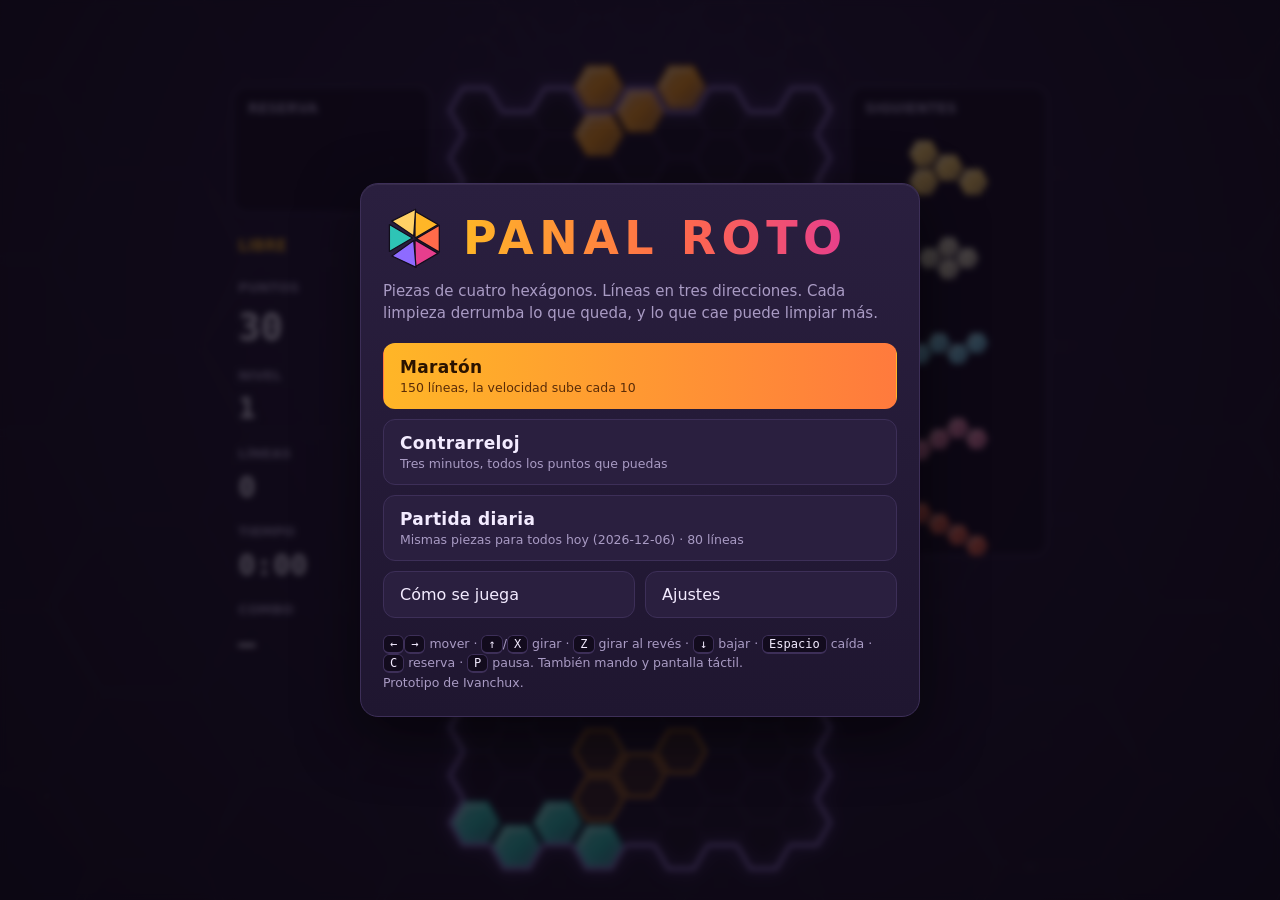
==== index.html @ 400edb69 "Add files via upload" ====
<!doctype html>
<html lang="es">
<head>
<meta charset="utf-8">
<meta name="viewport" content="width=device-width,initial-scale=1,viewport-fit=cover,user-scalable=no">
<title>Panal Roto</title>
<meta name="description" content="Panal Roto: puzle de caída sobre rejilla hexagonal. Líneas en tres direcciones y derrumbe en cadena. Por Ivanchux.">
<meta name="theme-color" content="#120d1b">
<link rel="icon" href="data:image/svg+xml,%3Csvg xmlns='http://www.w3.org/2000/svg' viewBox='-50 -50 100 100'%3E%3Cpath d='M0-42 36-21 0 0z' fill='%23ffb627'/%3E%3Cpath d='M36-21 36 21 0 0z' fill='%23ff6b4a'/%3E%3Cpath d='M36 21 0 42 0 0z' fill='%23e63e8d'/%3E%3Cpath d='M0 42-36 21 0 0z' fill='%238e6bff'/%3E%3Cpath d='M-36 21-36-21 0 0z' fill='%232ec4b6'/%3E%3C/svg%3E">
<style>
:root{
  --bg:#120d1b; --bg2:#1b1327; --panel:#1f1630; --panel2:#2a1f3f; --line:#3d2f58; --text:#f3ebff; --mute:#a99bc4;
  --honey:#ffb627; --coral:#ff6b4a; --rose:#e63e8d; --mint:#5eead4; --focus:#ffe08a;
  --font:'Trebuchet MS','Segoe UI',Roboto,'Helvetica Neue',system-ui,sans-serif;
  --mono:ui-monospace,'Cascadia Mono',Menlo,Consolas,monospace;
}
*{box-sizing:border-box;-webkit-tap-highlight-color:transparent}
html,body{margin:0;height:100%;background:var(--bg);color:var(--text);font-family:var(--font);overflow:hidden;overscroll-behavior:none}
body{display:flex;flex-direction:column;height:100vh;height:100dvh;padding-top:env(safe-area-inset-top)}
#app{display:flex;flex-direction:column;flex:1;min-height:0}
#stage{position:relative;flex:1;min-height:0;overflow:hidden;background:radial-gradient(120% 90% at 50% 20%,#241838 0%,#120d1b 70%)}
#cv{position:absolute;inset:0;width:100%;height:100%;display:block;touch-action:none}
.sr{position:absolute;width:1px;height:1px;overflow:hidden;clip:rect(0 0 0 0);white-space:nowrap}

/* ---- superposiciones ---- */
.overlay{position:absolute;inset:0;display:none;align-items:center;justify-content:center;padding:16px;background:rgba(10,6,16,.72);-webkit-backdrop-filter:blur(3px);backdrop-filter:blur(3px);overflow:auto;z-index:5}
.overlay.on{display:flex}
.card{width:min(560px,100%);max-height:100%;overflow:auto;background:linear-gradient(180deg,var(--panel2),var(--panel));border:1px solid var(--line);border-radius:18px;padding:22px 22px 18px;box-shadow:0 18px 60px rgba(0,0,0,.55),inset 0 1px 0 rgba(255,255,255,.06)}
.card.wide{width:min(720px,100%)}
h1{margin:0;font-size:clamp(26px,7.4vw,46px);letter-spacing:.12em;white-space:nowrap;font-weight:900;line-height:1;text-transform:uppercase;background:linear-gradient(90deg,var(--honey),var(--coral) 55%,var(--rose));-webkit-background-clip:text;background-clip:text;color:transparent}
h2{margin:0 0 6px;font-size:24px;letter-spacing:.06em;text-transform:uppercase}
h3{margin:18px 0 6px;font-size:13px;letter-spacing:.14em;text-transform:uppercase;color:var(--honey)}
p{margin:6px 0;line-height:1.5}
.tag{color:var(--mute);font-size:15px;margin:10px 0 18px}
.logo{display:flex;align-items:center;gap:16px;margin-bottom:4px}
.logo svg{width:64px;height:64px;flex:none}
.stack{display:flex;flex-direction:column;gap:10px}
.row{display:flex;gap:10px;flex-wrap:wrap}
button,.btn{font:inherit;color:var(--text);background:var(--panel2);border:1px solid var(--line);border-radius:12px;padding:13px 16px;cursor:pointer;text-align:left;transition:transform .08s,background .15s,border-color .15s}
button:hover{background:#352752;border-color:#5a4585}
button:active{transform:translateY(1px)}
button:focus-visible,input:focus-visible,select:focus-visible,summary:focus-visible{outline:3px solid var(--focus);outline-offset:2px}
button.primary{background:linear-gradient(90deg,#ffb627,#ff7a3d);color:#2a1300;font-weight:800;border-color:transparent}
button.primary:hover{filter:brightness(1.06)}
button small{display:block;color:var(--mute);font-size:12.5px;margin-top:3px;font-weight:400}
button.primary small{color:#5a2c08}
.modebtn{display:flex;justify-content:space-between;align-items:center;gap:12px}
.modebtn b{font-size:17px;letter-spacing:.02em}
.modebtn .best{font-family:var(--mono);font-size:13px;color:var(--honey);white-space:nowrap}
.foot{margin-top:16px;color:var(--mute);font-size:12.5px;line-height:1.55}
kbd{font-family:var(--mono);font-size:12px;background:#120b1d;border:1px solid var(--line);border-bottom-width:2px;border-radius:6px;padding:1px 6px;color:var(--text)}
table.stats{width:100%;border-collapse:collapse;margin:10px 0 14px;font-size:15px}
table.stats td{padding:5px 0;border-bottom:1px solid rgba(255,255,255,.07)}
table.stats td:last-child{text-align:right;font-family:var(--mono)}
.badge{display:inline-block;padding:3px 10px;border-radius:999px;background:var(--honey);color:#2a1300;font-weight:800;font-size:12px;letter-spacing:.08em;text-transform:uppercase;margin-left:8px;vertical-align:middle}
canvas.mini{width:100%;height:auto;background:#150e20;border:1px solid var(--line);border-radius:12px;margin:8px 0}

/* ---- ajustes ---- */
.set{display:grid;grid-template-columns:1fr auto;gap:6px 14px;align-items:center;padding:9px 0;border-bottom:1px solid rgba(255,255,255,.07)}
.set label{font-size:15px}
.set .val{font-family:var(--mono);color:var(--honey);font-size:13px;min-width:64px;text-align:right}
.set .hint{grid-column:1/-1;color:var(--mute);font-size:12.5px;margin-top:-2px}
.set .ctl{display:flex;align-items:center;gap:10px;justify-content:flex-end}
input[type=range]{width:min(210px,42vw);accent-color:var(--honey)}
select{font:inherit;color:var(--text);background:#150e20;border:1px solid var(--line);border-radius:8px;padding:7px 10px}
input[type=checkbox]{width:22px;height:22px;accent-color:var(--honey)}

/* ---- controles táctiles ---- */
#touch{display:none;flex:none;padding:8px 10px calc(10px + env(safe-area-inset-bottom));gap:8px;background:#0d0814;border-top:1px solid var(--line);user-select:none;-webkit-user-select:none;touch-action:none}
#touch.on{display:grid;grid-template-columns:repeat(7,1fr)}
#touch button{padding:0;height:58px;border-radius:14px;text-align:center;font-size:22px;font-weight:700;touch-action:none;background:#241a36}
#touch button span{display:block;font-size:10px;letter-spacing:.08em;color:var(--mute);margin-top:-2px}
#touch button.act{background:#3a2a58;border-color:#6b52a0}
@media (max-width:520px){.card{padding:18px 16px 14px}.logo svg{width:48px;height:48px}}
@media (prefers-reduced-motion:reduce){button{transition:none}}
.rm *{transition:none!important}

</style>
</head>
<body>
<div id="app">
  <div id="stage">
    <canvas id="cv" aria-label="Tablero de Panal Roto"></canvas>
    <div id="live" class="sr" role="status" aria-live="polite"></div>

    <!-- MENÚ -->
    <section id="menu" class="overlay on" aria-labelledby="t-menu">
      <div class="card">
        <div class="logo">
          <svg viewBox="-50 -50 100 100" aria-hidden="true">
            <g stroke="#120d1b" stroke-width="2" stroke-linejoin="round">
              <path d="M0-42 36-21 0 0z" fill="#ffb627"/>
              <path d="M38-20 38 22 2 1z" fill="#ff6b4a"/>
              <path d="M36 21 0 42 0 0z" fill="#e63e8d" transform="translate(0 3)"/>
              <path d="M0 42-36 21 0 0z" fill="#8e6bff" transform="translate(-2 4) rotate(-5 0 0)"/>
              <path d="M-36 21-36-21 0 0z" fill="#2ec4b6" transform="translate(-4 0)"/>
              <path d="M-36-21 0-42 0 0z" fill="#ffd166" transform="translate(-2 -3) rotate(4 0 0)"/>
            </g>
          </svg>
          <h1 id="t-menu">Panal Roto</h1>
        </div>
        <p class="tag">Piezas de cuatro hexágonos. Líneas en tres direcciones. Cada limpieza derrumba lo que queda, y lo que cae puede limpiar más.</p>
        <div class="stack">
          <button class="primary modebtn" data-mode="maraton"><span><b>Maratón</b><small>150 líneas, la velocidad sube cada 10</small></span><span class="best" id="best-maraton"></span></button>
          <button class="modebtn" data-mode="contrarreloj"><span><b>Contrarreloj</b><small>Tres minutos, todos los puntos que puedas</small></span><span class="best" id="best-contrarreloj"></span></button>
          <button class="modebtn" data-mode="diaria"><span><b>Partida diaria</b><small id="daily-sub">Mismas piezas para todos hoy · 80 líneas</small></span><span class="best" id="best-diaria"></span></button>
          <div class="row"><button id="b-how" style="flex:1">Cómo se juega</button><button id="b-set" style="flex:1">Ajustes</button></div>
        </div>
        <p class="foot"><kbd>←</kbd><kbd>→</kbd> mover · <kbd>↑</kbd>/<kbd>X</kbd> girar · <kbd>Z</kbd> girar al revés · <kbd>↓</kbd> bajar · <kbd>Espacio</kbd> caída · <kbd>C</kbd> reserva · <kbd>P</kbd> pausa. También mando y pantalla táctil.<br>Prototipo de Ivanchux.</p>
      </div>
    </section>

    <!-- CÓMO SE JUEGA -->
    <section id="how" class="overlay" aria-labelledby="t-how">
      <div class="card wide">
        <h2 id="t-how">Cómo se juega</h2>
        <p>El tablero es un panal de 9 columnas. Las piezas son las 10 formas distintas que se pueden hacer con cuatro hexágonos. Giran de 60 en 60 grados y, si chocan con una pared al girar, se desplazan lo justo para caber.</p>
        <h3>Tres tipos de línea</h3>
        <canvas id="how-lines" class="mini" width="720" height="250" aria-label="Los tres tipos de línea: franja, diagonal hacia arriba y diagonal hacia abajo"></canvas>
        <p>Una línea es una cadena de 9 celdas de pared a pared. Vale la <b>franja</b> en zigzag, la diagonal <b>/</b> y la diagonal <b>\</b>. Una sola pieza puede cerrar varias a la vez; si son de direcciones distintas, el <b>cruce</b> multiplica los puntos.</p>
        <h3>El derrumbe</h3>
        <p>Al limpiar, las celdas se rompen. Lo que queda de cada pieza sigue unido y cae como un bloque hasta apoyarse en algo. Los huecos bajo un voladizo se conservan mientras haya algo que lo sostenga. Si al caer se completa otra línea, se limpia sola: eso es una <b>cadena</b>, y cada eslabón multiplica los puntos del anterior.</p>
        <h3>Puntos</h3>
        <p>Más líneas a la vez, más puntos. Cruce de direcciones: ×1,5 con dos, ×2 con tres. Cadena: ×1, ×2, ×3… Combo: limpiar en piezas consecutivas suma una bonificación creciente. Dejar el panal vacío da 3000 por nivel.</p>
        <h3>Las 10 piezas</h3>
        <canvas id="how-pieces" class="mini" width="720" height="150" aria-label="Las diez piezas"></canvas>
        <h3>Controles</h3>
        <p><kbd>←</kbd><kbd>→</kbd> o <kbd>A</kbd><kbd>D</kbd> mueven (en el panal el movimiento lateral sube y baja medio hexágono, es normal) · <kbd>↑</kbd> o <kbd>X</kbd> giran · <kbd>Z</kbd> gira al revés · <kbd>↓</kbd> o <kbd>S</kbd> baja · <kbd>Espacio</kbd> caída directa · <kbd>C</kbd> o <kbd>Mayús</kbd> reserva · <kbd>P</kbd> o <kbd>Esc</kbd> pausa · <kbd>M</kbd> silencia.</p>
        <p>Mando: cruceta o palanca para mover, A girar, B girar al revés, Y caída directa, X o gatillo izquierdo reserva, Start pausa. Táctil: arrastra a los lados para mover, toca para girar, desliza hacia abajo para caer y hacia arriba para reservar; también hay botones.</p>
        <div class="row" style="margin-top:12px"><button class="primary" data-close>Entendido</button></div>
      </div>
    </section>

    <!-- AJUSTES -->
    <section id="settings" class="overlay" aria-labelledby="t-set">
      <div class="card wide">
        <h2 id="t-set">Ajustes</h2>
        <h3>Controles</h3>
        <div class="set"><label for="s-das">Retardo de repetición (DAS)</label><div class="ctl"><input id="s-das" type="range" min="60" max="300" step="5"><span class="val" id="v-das"></span></div><div class="hint">Tiempo que mantienes pulsado antes de que la pieza empiece a repetir el movimiento.</div></div>
        <div class="set"><label for="s-arr">Velocidad de repetición (ARR)</label><div class="ctl"><input id="s-arr" type="range" min="0" max="120" step="5"><span class="val" id="v-arr"></span></div><div class="hint">Intervalo entre movimientos repetidos. 0 lleva la pieza hasta la pared de golpe.</div></div>
        <div class="set"><label for="s-soft">Caída suave</label><div class="ctl"><input id="s-soft" type="range" min="5" max="40" step="1"><span class="val" id="v-soft"></span></div><div class="hint">Cuántas veces más rápido cae la pieza al mantener la tecla de bajar.</div></div>
        <div class="set"><label for="s-touch">Controles táctiles</label><div class="ctl"><select id="s-touch"><option value="auto">Automático</option><option value="on">Siempre</option><option value="off">Nunca</option></select></div></div>
        <div class="set"><label for="s-ghost">Pieza fantasma</label><div class="ctl"><input id="s-ghost" type="checkbox"></div></div>
        <div class="set"><label for="s-level">Nivel inicial (Maratón y Contrarreloj)</label><div class="ctl"><select id="s-level"></select></div></div>
        <h3>Sonido</h3>
        <div class="set"><label for="s-mus">Música</label><div class="ctl"><input id="s-mus" type="range" min="0" max="100" step="1"><span class="val" id="v-mus"></span></div></div>
        <div class="set"><label for="s-sfx">Efectos</label><div class="ctl"><input id="s-sfx" type="range" min="0" max="100" step="1"><span class="val" id="v-sfx"></span></div></div>
        <h3>Accesibilidad</h3>
        <div class="set"><label for="s-cb">Modo para daltónicos</label><div class="ctl"><input id="s-cb" type="checkbox"></div><div class="hint">Paleta apta para daltonismo y un dibujo grabado distinto en cada pieza, para que no dependas del color.</div></div>
        <div class="set"><label for="s-rm">Reducir movimiento</label><div class="ctl"><input id="s-rm" type="checkbox"></div><div class="hint">Sin temblor de pantalla, sin fragmentos volando, sin destellos ni fondo animado. El ritmo de juego no cambia.</div></div>
        <div class="row" style="margin-top:14px"><button class="primary" data-close>Cerrar</button><button id="b-reset">Restablecer ajustes</button></div>
      </div>
    </section>

    <!-- PAUSA -->
    <section id="pause" class="overlay" aria-labelledby="t-pause">
      <div class="card">
        <h2 id="t-pause">Pausa</h2>
        <div class="stack">
          <button class="primary" id="p-resume">Continuar</button>
          <button id="p-restart">Reiniciar partida</button>
          <button id="p-set">Ajustes</button>
          <button id="p-menu">Salir al menú</button>
        </div>
      </div>
    </section>

    <!-- FIN -->
    <section id="over" class="overlay" aria-labelledby="t-over">
      <div class="card">
        <h2 id="t-over">Fin</h2>
        <p id="over-sub" class="tag" style="margin:0"></p>
        <table class="stats" id="over-stats"></table>
        <div class="stack">
          <button class="primary" id="o-again">Jugar otra vez</button>
          <button id="o-share" hidden>Copiar resultado</button>
          <button id="o-menu">Menú</button>
        </div>
      </div>
    </section>
  </div>

  <div id="touch" aria-label="Controles táctiles">
    <button data-act="left" aria-label="Mover a la izquierda">◀</button>
    <button data-act="down" aria-label="Bajar">▼</button>
    <button data-act="right" aria-label="Mover a la derecha">▶</button>
    <button data-act="ccw" class="act" aria-label="Girar al revés">⟲</button>
    <button data-act="cw" class="act" aria-label="Girar">⟳</button>
    <button data-act="hold" class="act" aria-label="Reserva"><div style="font-size:16px">⇆</div><span>RESERVA</span></button>
    <button data-act="drop" class="act" aria-label="Caída directa">⤓</button>
  </div>
</div>

<script id="engine">
/* ============================================================
   PANAL ROTO · motor de reglas (puro, sin DOM, determinista)
   Rejilla hexagonal de punta plana, 9 columnas x 16 filas.
   Coordenadas axiales (q, r) para las piezas; (col, fila) para el tablero.
   Columna impar = medio hexágono más baja.
   ============================================================ */
const PR = (() => {
  'use strict';
  const W = 9, H = 16, TOP = 4, N = W * H;
  const SQ3 = Math.sqrt(3);

  /* ---- Piezas: los 10 tetrahexes "de un solo lado" (7 libres + 3 reflejos) ----
     Celdas relativas al pivote, ya en su orientación de aparición. */
  const PIECES = [
    { name: 'Aguijón',  mirror: -1, cells: [[-1,0],[0,0],[1,0],[2,0]] },
    { name: 'Garra I',  mirror: 2,  cells: [[1,-1],[0,0],[-1,0],[-1,1]] },
    { name: 'Garra D',  mirror: 1,  cells: [[1,0],[0,0],[-1,0],[-1,1]] },
    { name: 'Hoz I',    mirror: 7,  cells: [[-1,1],[0,0],[1,0],[2,0]] },
    { name: 'Gota',     mirror: -1, cells: [[-1,1],[0,0],[0,1],[1,0]] },
    { name: 'Ola I',    mirror: 8,  cells: [[-1,0],[0,0],[1,-1],[2,-1]] },
    { name: 'Antena',   mirror: -1, cells: [[0,0],[1,-1],[-1,0],[-1,-1]] },
    { name: 'Hoz D',    mirror: 3,  cells: [[-1,1],[0,0],[1,-1],[2,-1]] },
    { name: 'Ola D',    mirror: 5,  cells: [[-1,1],[0,0],[1,0],[2,-1]] },
    { name: 'Hélice',   mirror: -1, cells: [[-1,0],[1,-1],[0,0],[0,1]] },
  ];
  const NP = PIECES.length;
  const rotCW = ([q, r]) => [-r, q + r];
  const ROT = PIECES.map(p => {
    const out = []; let c = p.cells;
    for (let k = 0; k < 6; k++) { out.push(c); c = c.map(rotCW); }
    return out;
  });

  /* ---- Líneas: cadenas de 9 celdas de pared a pared en tres direcciones ----
     kind 0 = franja (fila en zigzag), 1 = diagonal "/", 2 = diagonal "\" */
  const LINES = [];
  for (let R = 0; R < H; R++) { const idx = []; for (let c = 0; c < W; c++) idx.push(R * W + c); LINES.push({ kind: 0, idx }); }
  for (let k = 0; k < H + W; k++) {            // "/" : axial (c, k-c)
    const idx = []; let ok = true;
    for (let c = 0; c < W; c++) { const row = k - c + (c >> 1); if (row < 0 || row >= H) { ok = false; break; } idx.push(row * W + c); }
    if (ok) LINES.push({ kind: 1, idx });
  }
  for (let k = -W; k < H; k++) {               // "\" : axial (c, k)
    const idx = []; let ok = true;
    for (let c = 0; c < W; c++) { const row = k + (c >> 1); if (row < 0 || row >= H) { ok = false; break; } idx.push(row * W + c); }
    if (ok) LINES.push({ kind: 2, idx });
  }

  /* ---- Constantes de ritmo ---- */
  const LOCK_MS = 500, MAX_RESETS = 15;
  const ANIM = { flash: 360, fall: 280, gap: 70 };
  const LINE_PTS = [0, 100, 300, 500, 800, 1200, 1800];
  const DIR_MULT = [1, 1, 1.5, 2];
  const MODES = {
    maraton:      { goal: 150, timeLimit: 0 },
    contrarreloj: { goal: 0,   timeLimit: 180000 },
    diaria:       { goal: 80,  timeLimit: 0 },
    libre:        { goal: 0,   timeLimit: 0 },
  };
  const gravityMs = level => Math.max(45, Math.round(850 * Math.pow(0.835, level - 1)));

  /* ---- Aleatoriedad con semilla (mulberry32) ---- */
  function rnd(g) {
    g.rs = (g.rs + 0x6D2B79F5) >>> 0;
    let t = g.rs;
    t = Math.imul(t ^ (t >>> 15), t | 1);
    t ^= t + Math.imul(t ^ (t >>> 7), t | 61);
    return ((t ^ (t >>> 14)) >>> 0) / 4294967296;
  }
  function seedFromString(s) {
    let h = 2166136261 >>> 0;
    for (let i = 0; i < s.length; i++) { h ^= s.charCodeAt(i); h = Math.imul(h, 16777619) >>> 0; }
    return h >>> 0;
  }
  function refillBag(g) {
    const b = []; for (let i = 0; i < NP; i++) b.push(i);
    for (let i = NP - 1; i > 0; i--) { const j = Math.floor(rnd(g) * (i + 1)); const t = b[i]; b[i] = b[j]; b[j] = t; }
    for (const x of b) g.queue.push(x);
  }

  /* ---- Geometría y colisión ---- */
  function fits(grid, t, rot, q, r) {
    const rc = ROT[t][rot];
    for (let i = 0; i < 4; i++) {
      const cq = q + rc[i][0], cr = r + rc[i][1];
      if (cq < 0 || cq >= W) return false;
      const row = cr + (cq >> 1);
      if (row >= H || row < -TOP) return false;
      if (row >= 0 && grid[row * W + cq] !== 0) return false;
    }
    return true;
  }
  const cellsOf = (t, rot, q, r) => ROT[t][rot].map(([dq, dr]) => [q + dq, r + dr]);
  const lowestY2 = c => { let m = -1e9; for (const [dq, dr] of ROT[c.t][c.rot]) m = Math.max(m, 2 * (c.r + dr) + (c.q + dq)); return m; };
  function spawnPos(t, rot = 0) {
    const q = (W - 1) >> 1; let m = 1e9;
    for (const [dq, dr] of ROT[t][rot]) m = Math.min(m, dr + ((q + dq) >> 1));
    return { q, r: -1 - m };
  }

  /* ---- Partida ---- */
  function create(opts = {}) {
    const mode = MODES[opts.mode] ? opts.mode : 'maraton';
    const g = {
      mode, seed: (opts.seed >>> 0) || 1, rs: 0,
      grid: new Uint8Array(N), gid: new Uint16Array(N), nextId: 1,
      collapse: opts.collapse === 'celda' ? 'celda' : 'cuerpo',
      queue: [], hold: -1, holdUsed: false, cur: null,
      phase: 'play', reason: '',
      score: 0, lines: 0, level: Math.max(1, Math.min(15, opts.startLevel | 0 || 1)), startLevel: Math.max(1, Math.min(15, opts.startLevel | 0 || 1)),
      combo: -1, pieces: 0, elapsed: 0,
      goal: MODES[mode].goal, timeLimit: MODES[mode].timeLimit,
      gravAcc: 0, lockT: 0, lockResets: 0, lowY: -1e9, soft: false,
      resolveT: 0, animT: 0, anim: null,
      rec: opts.rec !== false, keep: opts.keep !== false, events: [],
      stats: { locks: 0, clears: [0, 0, 0, 0, 0, 0, 0], diagSteps: 0, crossSteps: 0, maxChain: 0, chainSteps: 0, perfect: 0, maxCombo: 0 },
    };
    g.rs = g.seed;
    refillBag(g); refillBag(g);
    spawnNext(g);
    return g;
  }
  function emit(g, type, d) {
    if (!g.rec) return;
    if (g.events.length > 200) g.events.shift();
    g.events.push(d ? Object.assign({ type }, d) : { type });
  }
  const drain = g => { const e = g.events; g.events = []; return e; };

  function takeNext(g) {
    while (g.queue.length < 8) refillBag(g);
    return g.queue.shift();
  }
  function place(g, t) {
    const p = spawnPos(t, 0);
    g.cur = { t, rot: 0, q: p.q, r: p.r, ref: 2 * p.r + p.q };
    g.gravAcc = 0; g.lockT = 0; g.lockResets = 0; g.lowY = lowestY2(g.cur);
    if (!fits(g.grid, t, 0, p.q, p.r)) { g.phase = 'over'; g.reason = 'cima'; emit(g, 'over', { reason: 'cima' }); return false; }
    return true;
  }
  function spawnNext(g) {
    g.holdUsed = false;
    if (g.timeLimit && g.elapsed >= g.timeLimit) { g.cur = null; g.phase = 'over'; g.reason = 'tiempo'; emit(g, 'over', { reason: 'tiempo' }); return; }
    place(g, takeNext(g));
  }

  const grounded = g => !fits(g.grid, g.cur.t, g.cur.rot, g.cur.q, g.cur.r + 1);
  function touch(g) {
    const y = lowestY2(g.cur);
    if (y > g.lowY) { g.lowY = y; g.lockResets = 0; }
    if (grounded(g)) { if (g.lockResets < MAX_RESETS) { g.lockT = 0; g.lockResets++; } }
    else g.lockT = 0;
  }

  /* ---- Acciones del jugador ---- */
  function move(g, dir) {
    if (g.phase !== 'play' || !g.cur) return false;
    const c = g.cur;
    const down = dir > 0 ? [1, 0] : [-1, 1], up = dir > 0 ? [1, -1] : [-1, 0];
    const vy = 2 * c.r + c.q;
    const order = Math.abs(vy - 1 - c.ref) < Math.abs(vy + 1 - c.ref) ? [up, down] : [down, up];
    for (const [dq, dr] of order) {
      if (fits(g.grid, c.t, c.rot, c.q + dq, c.r + dr)) { c.q += dq; c.r += dr; touch(g); emit(g, 'move'); return true; }
    }
    return false;
  }
  const KICK_CW  = [[0,0],[-1,1],[-1,0],[1,0],[1,-1],[0,-1],[-2,1],[2,-1],[0,-2],[-1,-1],[1,-2]];
  const KICK_CCW = [[0,0],[1,0],[1,-1],[-1,1],[-1,0],[0,-1],[2,-1],[-2,1],[0,-2],[1,-2],[-1,-1]];
  function rotate(g, dir) {
    if (g.phase !== 'play' || !g.cur) return false;
    const c = g.cur, nr = (c.rot + (dir > 0 ? 1 : 5)) % 6;
    const list = dir > 0 ? KICK_CW : KICK_CCW;
    for (let i = 0; i < list.length; i++) {
      const [dq, dr] = list[i];
      if (fits(g.grid, c.t, nr, c.q + dq, c.r + dr)) {
        c.rot = nr; c.q += dq; c.r += dr; c.ref = 2 * c.r + c.q;
        touch(g); emit(g, 'rotate', { kick: i > 0 }); return true;
      }
    }
    return false;
  }
  function setSoft(g, on) { g.soft = !!on; }
  function stepDown(g) {
    const c = g.cur;
    if (!fits(g.grid, c.t, c.rot, c.q, c.r + 1)) return false;
    c.r += 1; c.ref += 2; return true;
  }
  function dropDistance(g) {
    const c = g.cur; let d = 0;
    while (fits(g.grid, c.t, c.rot, c.q, c.r + d + 1)) d++;
    return d;
  }
  function hardDrop(g) {
    if (g.phase !== 'play' || !g.cur) return false;
    const d = dropDistance(g);
    g.cur.r += d; g.cur.ref += 2 * d; g.score += 2 * d;
    emit(g, 'harddrop', { rows: d });
    lockCur(g);
    return true;
  }
  function holdPiece(g) {
    if (g.phase !== 'play' || !g.cur || g.holdUsed) return false;
    const t = g.cur.t;
    if (g.hold < 0) { g.hold = t; place(g, takeNext(g)); }
    else { const h = g.hold; g.hold = t; place(g, h); }
    g.holdUsed = true; emit(g, 'hold');
    return true;
  }

  /* ---- Resolución: líneas en tres direcciones + derrumbe en cadena ----
     Tras limpiar, lo que queda se derrumba. Modo 'cuerpo' (por defecto): los restos de
     cada pieza que siguen unidos caen juntos hasta apoyarse. Modo 'celda': cada columna se
     compacta celda a celda (más fácil, borra todos los huecos). */
  const DIRS = [[1,0],[0,1],[-1,1],[-1,0],[0,-1],[1,-1]];
  function collapseBodies(grid, gid, falls) {
    const body = new Int16Array(N).fill(-1), bodies = [];
    for (let i = 0; i < N; i++) {
      if (!grid[i] || body[i] >= 0) continue;
      const id = bodies.length, cells = [i]; body[i] = id;
      for (let k = 0; k < cells.length; k++) {
        const c = cells[k], col = c % W, q = col, r = ((c / W) | 0) - (col >> 1);
        for (const [dq, dr] of DIRS) {
          const nq = q + dq; if (nq < 0 || nq >= W) continue;
          const nrow = r + dr + (nq >> 1); if (nrow < 0 || nrow >= H) continue;
          const nb = nrow * W + nq;
          if (grid[nb] && body[nb] < 0 && gid[nb] === gid[i]) { body[nb] = id; cells.push(nb); }
        }
      }
      bodies.push({ id, cells, orig: cells.slice(), dy: 0 });
    }
    const lowest = b => { let m = -1; for (const c of b.cells) { const y = ((c / W) | 0) * 2 + ((c % W) & 1); if (y > m) m = y; } return m; };
    let moved = true, guard = 0;
    while (moved && guard++ < 64) {
      moved = false;
      const order = bodies.slice().sort((a, b) => lowest(b) - lowest(a));
      for (const b of order) {
        let can = true;
        for (const c of b.cells) { if (c + W >= N) { can = false; break; } const nb = c + W; if (grid[nb] !== 0 && body[nb] !== b.id) { can = false; break; } }
        if (!can) continue;
        const cs = b.cells.slice().sort((x, y) => y - x);
        for (const c of cs) { const nb = c + W; grid[nb] = grid[c]; gid[nb] = gid[c]; body[nb] = b.id; grid[c] = 0; gid[c] = 0; body[c] = -1; }
        b.cells = b.cells.map(c => c + W); b.dy++; moved = true;
      }
    }
    for (const b of bodies) if (b.dy > 0) for (let k = 0; k < b.cells.length; k++) falls.push({ from: b.orig[k], to: b.cells[k], t: grid[b.cells[k]] - 1 });
  }
  function collapseColumns(grid, gid, falls) {
    for (let c = 0; c < W; c++) {
      let w = H - 1;
      for (let row = H - 1; row >= 0; row--) {
        const v = grid[row * W + c];
        if (v !== 0) {
          if (row !== w) { falls.push({ from: row * W + c, to: w * W + c, t: v - 1 }); grid[w * W + c] = v; gid[w * W + c] = gid[row * W + c]; grid[row * W + c] = 0; gid[row * W + c] = 0; }
          w--;
        }
      }
    }
  }
  function resolveGrid(grid, gid, level, keep, collapse) {
    const steps = []; let points = 0, totalLines = 0, chain = 0;
    for (;;) {
      const done = [];
      for (const L of LINES) { let ok = true; for (let i = 0; i < W; i++) if (grid[L.idx[i]] === 0) { ok = false; break; } if (ok) done.push(L); }
      if (!done.length) break;
      chain++;
      const kinds = new Set(done.map(l => l.kind));
      const set = new Set(); for (const L of done) for (const i of L.idx) set.add(i);
      const step = { chain, kinds: [...kinds], lines: done.map(l => ({ kind: l.kind, idx: l.idx })), cleared: [], falls: [], before: keep ? grid.slice() : null, mid: null, after: null, points: 0, fallMs: 0 };
      for (const i of set) { step.cleared.push({ i, t: grid[i] - 1 }); grid[i] = 0; gid[i] = 0; }
      if (keep) step.mid = grid.slice();
      if (collapse === 'celda') collapseColumns(grid, gid, step.falls); else collapseBodies(grid, gid, step.falls);
      let maxD = 0; for (const f of step.falls) maxD = Math.max(maxD, ((f.to / W) | 0) - ((f.from / W) | 0));
      step.fallMs = step.falls.length ? Math.min(ANIM.fall + 140, 150 + 60 * maxD) : 0;
      if (keep) step.after = grid.slice();
      const n = done.length;
      const base = n <= 6 ? LINE_PTS[n] : LINE_PTS[6] + (n - 6) * 600;
      step.points = Math.round(base * DIR_MULT[kinds.size] * chain * level);
      points += step.points; totalLines += n;
      steps.push(step);
    }
    let perfect = false;
    if (steps.length) { perfect = true; for (let i = 0; i < N; i++) if (grid[i] !== 0) { perfect = false; break; } }
    let duration = 0;
    for (const s of steps) duration += ANIM.flash + s.fallMs + ANIM.gap;
    return { steps, points, totalLines, perfect, duration };
  }

  function lockCur(g) {
    const c = g.cur, idx = []; let out = false;
    for (const [dq, dr] of ROT[c.t][c.rot]) {
      const cq = c.q + dq, row = c.r + dr + (cq >> 1);
      if (row < 0) out = true; else idx.push(row * W + cq);
    }
    const id = g.nextId++; if (g.nextId > 65000) g.nextId = 1;
    for (const i of idx) { g.grid[i] = c.t + 1; g.gid[i] = id; }
    g.cur = null; g.soft = false;
    if (out) { g.phase = 'over'; g.reason = 'cima'; emit(g, 'lock'); emit(g, 'over', { reason: 'cima' }); return; }
    g.pieces++; g.stats.locks++;
    emit(g, 'lock');
    const res = resolveGrid(g.grid, g.gid, g.level, g.keep, g.collapse);
    if (!res.steps.length) { g.combo = -1; spawnNext(g); return; }
    g.combo++;
    let pts = res.points;
    if (g.combo >= 1) pts += 50 * g.combo * g.level;
    if (res.perfect) { pts += 3000 * g.level; g.stats.perfect++; }
    g.score += pts;
    g.lines += res.totalLines;
    const st = g.stats;
    st.maxCombo = Math.max(st.maxCombo, g.combo);
    st.maxChain = Math.max(st.maxChain, res.steps.length);
    for (const s of res.steps) {
      st.chainSteps++;
      st.clears[Math.min(6, s.lines.length)]++;
      if (s.kinds.some(k => k !== 0)) st.diagSteps++;
      if (s.kinds.length >= 2) st.crossSteps++;
    }
    const oldLevel = g.level;
    g.level = Math.min(20, g.startLevel + Math.floor(g.lines / 10));
    g.phase = 'resolve'; g.anim = res; g.animT = 0; g.resolveT = res.duration;
    emit(g, 'clear', { steps: res.steps.length, lines: res.totalLines, kinds: [...new Set(res.steps.flatMap(s => s.kinds))], points: pts, combo: g.combo, perfect: res.perfect, bestStep: res.steps.reduce((m, s) => Math.max(m, s.lines.length), 0) });
    if (g.level > oldLevel) emit(g, 'levelup', { level: g.level });
  }

  function finishResolve(g) {
    g.anim = null; g.animT = 0; g.resolveT = 0;
    if (g.goal && g.lines >= g.goal) { g.phase = 'won'; g.reason = 'meta'; emit(g, 'won'); return; }
    g.phase = 'play';
    spawnNext(g);
  }

  /* ---- Avance del tiempo ---- */
  function tick(g, dt) {
    if (g.phase === 'resolve') {
      g.elapsed += dt; g.animT += dt; g.resolveT -= dt;
      if (g.resolveT <= 0) finishResolve(g);
      return;
    }
    if (g.phase !== 'play' || !g.cur) return;
    g.elapsed += dt;
    if (g.timeLimit && g.elapsed >= g.timeLimit) { g.phase = 'over'; g.reason = 'tiempo'; g.cur = null; emit(g, 'over', { reason: 'tiempo' }); return; }
    const gMs = gravityMs(g.level);
    const interval = g.soft ? Math.max(28, Math.floor(gMs / 20)) : gMs;
    let left = dt, guard = 0;
    while (left > 0 && g.phase === 'play' && g.cur && guard++ < 400) {
      if (grounded(g)) {
        const need = LOCK_MS - g.lockT;
        if (left >= need) { left -= need; g.lockT = LOCK_MS; lockCur(g); }
        else { g.lockT += left; left = 0; }
      } else {
        const need = interval - g.gravAcc;
        if (left >= need) {
          left -= need; g.gravAcc = 0;
          stepDown(g);
          if (g.soft) g.score += 1;
          if (grounded(g)) { g.lockT = 0; }
        } else { g.gravAcc += left; left = 0; }
      }
    }
  }
  function settle(g) { if (g.phase === 'resolve') { g.resolveT = 0; finishResolve(g); } }

  /* ---- Utilidades para pruebas y bots ---- */
  function clone(g) {
    const n = Object.assign({}, g);
    n.grid = g.grid.slice(); n.gid = g.gid.slice(); n.queue = g.queue.slice(); n.events = [];
    n.cur = g.cur ? Object.assign({}, g.cur) : null;
    n.stats = Object.assign({}, g.stats, { clears: g.stats.clears.slice() });
    n.anim = null;
    return n;
  }
  function hashState(g) {
    return [g.mode, g.seed, g.rs, g.phase, g.score, g.lines, g.level, g.combo, g.hold, g.holdUsed ? 1 : 0, g.pieces,
      g.cur ? [g.cur.t, g.cur.rot, g.cur.q, g.cur.r].join(',') : '-', g.queue.join(''), Array.from(g.grid).join('')].join('|');
  }
  function unstable(grid, gid) { // ¿hay algún cuerpo que aún pudiera caer? (para pruebas)
    const g2 = grid.slice(), id2 = gid.slice(), falls = [];
    collapseBodies(g2, id2, falls); return falls.length > 0;
  }
  function holes(grid) { let n = 0; for (let c = 0; c < W; c++) { let seen = false; for (let r = 0; r < H; r++) { const v = grid[r * W + c]; if (v) seen = true; else if (seen) n++; } } return n; }

  return { W, H, TOP, N, SQ3, PIECES, NP, ROT, LINES, LOCK_MS, MAX_RESETS, ANIM, MODES, LINE_PTS,
    gravityMs, rnd, seedFromString, create, tick, move, rotate, setSoft, hardDrop, holdPiece, drain, settle,
    fits, cellsOf, spawnPos, dropDistance, resolveGrid, clone, hashState, holes, unstable, lowestY2, rotCW };
})();

</script>
<script id="juego">
/* ============================================================
   PANAL ROTO · dibujado (Canvas 2D)
   ============================================================ */
const R = (() => {
  const { W, H, SQ3, ANIM } = PR;
  const cfg = { cb: false, ghost: true, reduce: false, dpr: 1 };

  /* ---- paletas ---- */
  const PAL = {
    normal: ['#ff6b4a', '#ff9f1c', '#ffd166', '#e63e8d', '#efe6c8', '#2ec4b6', '#8e6bff', '#ff8fb8', '#8ae6ff', '#8bd450'],
    cb:     ['#D55E00', '#F0E442', '#88CCEE', '#B07AA1', '#F5F5F5', '#009E73', '#7570B3', '#A65628', '#FF9DA7', '#B2DF8A'],
  };
  const hex2rgb = h => [parseInt(h.slice(1, 3), 16), parseInt(h.slice(3, 5), 16), parseInt(h.slice(5, 7), 16)];
  const mix = (a, b, t) => 'rgb(' + a.map((v, i) => Math.round(v + (b[i] - v) * t)).join(',') + ')';
  const lum = ([r, g, b]) => (0.2126 * r + 0.7152 * g + 0.0722 * b) / 255;
  function colorsOf(t) {
    const rgb = hex2rgb((cfg.cb ? PAL.cb : PAL.normal)[t]);
    return { rgb, base: mix(rgb, rgb, 0), hi: mix(rgb, [255, 255, 255], 0.38), lo: mix(rgb, [20, 8, 40], 0.42), dark: lum(rgb) > 0.6 };
  }

  /* ---- geometría ---- */
  function hexPath(ctx, x, y, s) {
    ctx.beginPath();
    for (let k = 0; k < 6; k++) { const a = Math.PI / 3 * k, px = x + s * Math.cos(a), py = y + s * Math.sin(a); k ? ctx.lineTo(px, py) : ctx.moveTo(px, py); }
    ctx.closePath();
  }
  const cellXY = (L, col, row) => [L.ox + L.s + 1.5 * L.s * col, L.oy + SQ3 * L.s / 2 + SQ3 * L.s * (row + 0.5 * (col & 1))];
  const axialXY = (L, q, r) => cellXY(L, q, r + Math.floor(q / 2));
  const idxXY = (L, i) => cellXY(L, i % W, (i / W) | 0);

  /* ---- sprites de celda (se dibujan una vez por tamaño y paleta) ---- */
  const sprites = new Map();
  function drawPattern(ctx, p, x, y, s, ink) {
    ctx.save(); ctx.strokeStyle = ink; ctx.fillStyle = ink; ctx.lineWidth = Math.max(1.4, s * 0.11); ctx.lineCap = 'round'; ctx.lineJoin = 'round';
    const u = s * 0.5;
    switch (p) {
      case 0: ctx.beginPath(); ctx.arc(x, y, u * 0.42, 0, 7); ctx.fill(); break;
      case 1: ctx.beginPath(); ctx.arc(x, y, u * 0.62, 0, 7); ctx.stroke(); break;
      case 2: for (let k = -1; k <= 1; k++) { ctx.beginPath(); ctx.moveTo(x - u + k * u * 0.62, y + u * 0.8); ctx.lineTo(x + u * 0.5 + k * u * 0.62, y - u * 0.8); ctx.stroke(); } break;
      case 3: ctx.beginPath(); ctx.moveTo(x - u * 0.7, y); ctx.lineTo(x + u * 0.7, y); ctx.moveTo(x, y - u * 0.7); ctx.lineTo(x, y + u * 0.7); ctx.stroke(); break;
      case 4: ctx.beginPath(); ctx.moveTo(x - u * 0.75, y - u * 0.45); ctx.lineTo(x, y + u * 0.5); ctx.lineTo(x + u * 0.75, y - u * 0.45); ctx.stroke(); break;
      case 5: ctx.beginPath(); ctx.moveTo(x, y - u * 0.72); ctx.lineTo(x + u * 0.62, y); ctx.lineTo(x, y + u * 0.72); ctx.lineTo(x - u * 0.62, y); ctx.closePath(); ctx.stroke(); break;
      case 6: ctx.beginPath(); ctx.moveTo(x, y - u * 0.7); ctx.lineTo(x + u * 0.65, y + u * 0.5); ctx.lineTo(x - u * 0.65, y + u * 0.5); ctx.closePath(); ctx.fill(); break;
      case 7: ctx.beginPath(); ctx.moveTo(x - u * 0.8, y); ctx.lineTo(x + u * 0.8, y); ctx.lineTo(x + u * 0.45, y - u * 0.7); ctx.lineTo(x - u * 0.45, y - u * 0.7); ctx.closePath(); ctx.fill(); break;
      case 8: ctx.beginPath(); ctx.moveTo(x - u * 0.8, y + u * 0.3); ctx.lineTo(x - u * 0.27, y - u * 0.3); ctx.lineTo(x + u * 0.27, y + u * 0.3); ctx.lineTo(x + u * 0.8, y - u * 0.3); ctx.stroke(); break;
      case 9: hexPath(ctx, x, y, u * 0.7); ctx.stroke(); ctx.beginPath(); ctx.arc(x, y, u * 0.16, 0, 7); ctx.fill(); break;
    }
    ctx.restore();
  }
  function getSprite(t, s) {
    const key = t + '|' + Math.round(s * 4) + '|' + (cfg.cb ? 1 : 0) + '|' + cfg.dpr;
    let sp = sprites.get(key); if (sp) return sp;
    const d = cfg.dpr, size = Math.ceil(2.2 * s * d), cv = document.createElement('canvas'); cv.width = cv.height = size;
    const ctx = cv.getContext('2d'); ctx.scale(d, d);
    const c = colorsOf(t), x = size / d / 2, y = size / d / 2, rs = s * 0.94;
    hexPath(ctx, x, y, rs);
    const g = ctx.createLinearGradient(x - rs, y - rs, x + rs, y + rs); g.addColorStop(0, c.hi); g.addColorStop(0.5, c.base); g.addColorStop(1, c.lo);
    ctx.fillStyle = g; ctx.fill();
    ctx.lineWidth = Math.max(1.2, s * 0.08); ctx.strokeStyle = 'rgba(12,5,24,.6)'; ctx.stroke();
    hexPath(ctx, x, y, rs * 0.74); ctx.strokeStyle = 'rgba(255,255,255,.2)'; ctx.lineWidth = Math.max(1, s * 0.06); ctx.stroke();
    ctx.beginPath(); // reflejo en el borde superior izquierdo
    for (let k = 3; k <= 5; k++) { const a = Math.PI / 3 * k, px = x + rs * 0.74 * Math.cos(a), py = y + rs * 0.74 * Math.sin(a); k === 3 ? ctx.moveTo(px, py) : ctx.lineTo(px, py); }
    ctx.strokeStyle = 'rgba(255,255,255,.5)'; ctx.lineWidth = Math.max(1, s * 0.07); ctx.stroke();
    if (cfg.cb) drawPattern(ctx, t, x, y, s, c.dark ? 'rgba(20,8,40,.82)' : 'rgba(255,255,255,.9)');
    sp = { cv, half: size / d / 2 }; sprites.set(key, sp); return sp;
  }
  function drawCell(ctx, x, y, s, t, alpha = 1, white = 0) {
    const sp = getSprite(t, s);
    if (alpha !== 1) ctx.globalAlpha = alpha;
    ctx.drawImage(sp.cv, x - sp.half, y - sp.half, sp.half * 2, sp.half * 2);
    if (white > 0) { hexPath(ctx, x, y, s * 0.94); ctx.fillStyle = 'rgba(255,248,225,' + white + ')'; ctx.fill(); }
    if (alpha !== 1) ctx.globalAlpha = 1;
  }
  function drawGhostCell(ctx, x, y, s, t) {
    const c = colorsOf(t);
    hexPath(ctx, x, y, s * 0.9); ctx.fillStyle = 'rgba(' + c.rgb.join(',') + ',.13)'; ctx.fill();
    ctx.lineWidth = Math.max(1.5, s * 0.09); ctx.strokeStyle = 'rgba(' + c.rgb.join(',') + ',.85)'; ctx.setLineDash(cfg.cb ? [s * 0.35, s * 0.2] : []); ctx.stroke(); ctx.setLineDash([]);
  }

  /* ---- diseño de pantalla ---- */
  function computeLayout(w, h) {
    const pad = Math.max(8, Math.min(w, h) * 0.02), land = w / h >= 0.82;
    let s, ox, oy, hud;
    if (land) {
      s = Math.min((h - 2 * pad) / (SQ3 * (H + 2.2)), (w - 2 * pad) / 30);
      const bw = 14 * s, bh = SQ3 * s * (H + 0.5);
      ox = (w - bw) / 2; oy = (h - bh) / 2 + SQ3 * s * 0.6;
      const pw = Math.min(7.2 * s, (w - bw) / 2 - pad * 1.5);
      hud = { land: true, lx: ox - pw - pad, lw: pw, rx: ox + bw + pad, rw: pw, top: oy };
    } else {
      s = Math.min((h - 2 * pad) / (4.6 + SQ3 * (H + 2.1)), (w - 2 * pad) / 14.4);
      const bw = 14 * s, bh = SQ3 * s * (H + 0.5), used = 4.6 * s + SQ3 * s * 1.6 + bh;
      ox = (w - bw) / 2; oy = pad + Math.max(0, (h - 2 * pad - used) / 2) + 4.6 * s + SQ3 * s * 1.6;
      hud = { land: false, top: oy - SQ3 * s * 1.6 - 4.4 * s, x: pad, w: w - 2 * pad, h: 4.2 * s };
    }
    return { w, h, s, ox, oy, bw: 14 * s, bh: SQ3 * s * (H + 0.5), hud };
  }

  /* ---- fondo ---- */
  let bgCv = null, bgKey = '';
  function bgCanvas(w, h) {
    const key = w + 'x' + h + '@' + cfg.dpr; if (bgCv && bgKey === key) return bgCv;
    bgKey = key; bgCv = document.createElement('canvas'); bgCv.width = Math.ceil(w * cfg.dpr); bgCv.height = Math.ceil(h * cfg.dpr);
    const c = bgCv.getContext('2d'); c.scale(cfg.dpr, cfg.dpr);
    const g = c.createRadialGradient(w / 2, h * 0.25, 10, w / 2, h * 0.4, Math.max(w, h) * 0.8); g.addColorStop(0, '#2a1c42'); g.addColorStop(1, '#0f0a17');
    c.fillStyle = g; c.fillRect(0, 0, w, h);
    const s = Math.max(26, Math.min(w, h) / 9); c.strokeStyle = 'rgba(255,255,255,.035)'; c.lineWidth = 1.2;
    for (let col = -1; col * 1.5 * s < w + s; col++) for (let row = -1; row * SQ3 * s < h + s; row++) { hexPath(c, col * 1.5 * s, row * SQ3 * s + (col & 1 ? SQ3 * s / 2 : 0), s * 0.96); c.stroke(); }
    return bgCv;
  }
  const motes = []; for (let i = 0; i < 34; i++) motes.push({ x: Math.random(), y: Math.random(), v: 0.004 + Math.random() * 0.012, r: 0.6 + Math.random() * 1.8, p: Math.random() * 6.3 });

  /* ---- efectos ---- */
  const fx = { parts: [], pops: [], trails: [], shake: 0, shakeT: 0, flashLevel: 0 };
  function spawnShards(L, x, y, t) {
    if (cfg.reduce) return;
    const c = colorsOf(t), s = L.s * 0.94;
    for (let k = 0; k < 6; k++) {
      const a0 = Math.PI / 3 * k, a1 = Math.PI / 3 * (k + 1);
      const v0 = [Math.cos(a0) * s, Math.sin(a0) * s], v1 = [Math.cos(a1) * s, Math.sin(a1) * s];
      const cx = (v0[0] + v1[0]) / 3, cy = (v0[1] + v1[1]) / 3, d = Math.hypot(cx, cy) || 1;
      const sp = L.s * (4 + Math.random() * 7);
      fx.parts.push({ k: 'shard', x: x + cx, y: y + cy, vx: cx / d * sp + (Math.random() - 0.5) * L.s * 3, vy: cy / d * sp - L.s * (3 + Math.random() * 5), rot: 0, vr: (Math.random() - 0.5) * 14,
        life: 0, max: 650 + Math.random() * 450, tri: [[-cx, -cy], [v0[0] - cx, v0[1] - cy], [v1[0] - cx, v1[1] - cy]], c: c.rgb, hi: c.hi });
    }
    for (let k = 0; k < 2; k++) fx.parts.push({ k: 'spark', x, y, vx: (Math.random() - 0.5) * L.s * 9, vy: -Math.random() * L.s * 8, life: 0, max: 380 + Math.random() * 300, r: L.s * (0.07 + Math.random() * 0.1) });
  }
  function popup(L, text, sub, color, big) { fx.pops.push({ text, sub, color, big, life: 0, max: cfg.reduce ? 1500 : 1300, y: 0 }); if (fx.pops.length > 5) fx.pops.shift(); }
  function addShake(a) { if (cfg.reduce) return; fx.shake = Math.max(fx.shake, a); fx.shakeT = 0; }
  function addTrail(L, cells, color, rows) { if (cfg.reduce) return; fx.trails.push({ cells, color, life: 0, max: 240 }); }
  function updateFx(dt) {
    for (const p of fx.parts) { p.life += dt; const d = dt / 1000; p.x += p.vx * d; p.y += p.vy * d; if (p.k === 'shard') { p.vy += 1500 * d * (cfg.dpr ? 1 : 1); p.rot += p.vr * d; } else p.vy += 700 * d; }
    fx.parts = fx.parts.filter(p => p.life < p.max);
    for (const p of fx.pops) p.life += dt; fx.pops = fx.pops.filter(p => p.life < p.max);
    for (const t of fx.trails) t.life += dt; fx.trails = fx.trails.filter(t => t.life < t.max);
    fx.shakeT += dt; fx.shake *= Math.pow(0.0009, dt / 1000);
    if (fx.shake < 0.05) fx.shake = 0;
  }
  function clearFx() { fx.parts.length = 0; fx.pops.length = 0; fx.trails.length = 0; fx.shake = 0; }

  /* ---- partes del tablero ---- */
  let frameCache = null, frameKey = '';
  function drawBoardBackdrop(ctx, L) {
    const s = L.s;
    // cámara de aparición (filas -2 y -1)
    ctx.lineWidth = 1; ctx.strokeStyle = 'rgba(255,255,255,.07)'; ctx.setLineDash([s * 0.25, s * 0.25]);
    for (let col = 0; col < W; col++) for (let row = -2; row < 0; row++) { const [x, y] = cellXY(L, col, row); hexPath(ctx, x, y, s * 0.94); ctx.stroke(); }
    ctx.setLineDash([]);
    for (let col = 0; col < W; col++) for (let row = 0; row < H; row++) {
      const [x, y] = cellXY(L, col, row);
      hexPath(ctx, x, y, s * 0.94);
      ctx.fillStyle = ((col + row) & 1) ? '#1c1429' : '#1a1226'; ctx.fill();
      ctx.lineWidth = 1; ctx.strokeStyle = '#2d2240'; ctx.stroke();
    }
  }
  function drawBoardFrame(ctx, L, danger, now) {
    const s = L.s, D = [[1, 0], [0, 1], [-1, 1], [-1, 0], [0, -1], [1, -1]];
    const pulse = danger ? (cfg.reduce ? 1 : 0.5 + 0.5 * Math.sin(now / 160)) : 0;
    ctx.save(); ctx.lineCap = 'round'; ctx.lineWidth = Math.max(2, s * 0.14);
    ctx.strokeStyle = danger ? 'rgb(255,' + Math.round(120 - 40 * pulse) + ',' + Math.round(100 - 30 * pulse) + ')' : '#8a6fc0';
    ctx.shadowColor = danger ? 'rgba(255,90,70,' + (0.45 + 0.35 * pulse) + ')' : 'rgba(160,120,255,.6)'; ctx.shadowBlur = s * 0.6;
    ctx.beginPath();
    for (let col = 0; col < W; col++) for (let row = 0; row < H; row++) {
      const q = col, r = row - (col >> 1), [x, y] = cellXY(L, col, row);
      for (let k = 0; k < 6; k++) {
        const nq = q + D[k][0], nr = r + D[k][1], nc = nq, nrow = nr + (nq >> 1);
        if (nc >= 0 && nc < W && nrow >= 0 && nrow < H) continue;
        const a0 = Math.PI / 3 * k, a1 = Math.PI / 3 * (k + 1), rs = s * 0.94;
        ctx.moveTo(x + rs * Math.cos(a0), y + rs * Math.sin(a0)); ctx.lineTo(x + rs * Math.cos(a1), y + rs * Math.sin(a1));
      }
    }
    ctx.stroke(); ctx.restore();
  }
  function drawGrid(ctx, L, grid, skip, glowSet, glow) {
    for (let i = 0; i < PR.N; i++) {
      const v = grid[i]; if (!v) continue; if (skip && skip.has(i)) continue;
      const [x, y] = idxXY(L, i);
      drawCell(ctx, x, y, L.s, v - 1, 1, glowSet && glowSet.has(i) ? glow : 0);
    }
  }
  function drawPieceCells(ctx, L, g, c, mode, white) {
    for (const [dq, dr] of PR.ROT[c.t][c.rot]) {
      const [x, y] = axialXY(L, c.q + dq, c.r + dr);
      if (mode === 'ghost') drawGhostCell(ctx, x, y, L.s, c.t); else drawCell(ctx, x, y, L.s, c.t, 1, white || 0);
    }
  }
  function lineFlash(ctx, L, step, lt, now) {
    const pulse = cfg.reduce ? 0.8 : 0.55 + 0.45 * Math.sin(now / 38);
    const prog = Math.min(1, lt / (ANIM.flash * 0.5));
    for (const ln of step.lines) {
      const pts = ln.idx.map(i => idxXY(L, i));
      ctx.save(); ctx.lineCap = 'round'; ctx.lineJoin = 'round';
      ctx.strokeStyle = 'rgba(255,236,170,' + (0.35 * pulse) + ')'; ctx.lineWidth = L.s * 1.5;
      ctx.beginPath(); pts.forEach((p, k) => k ? ctx.lineTo(p[0], p[1]) : ctx.moveTo(p[0], p[1])); ctx.stroke();
      ctx.strokeStyle = 'rgba(255,255,255,' + (0.85 * pulse) + ')'; ctx.lineWidth = L.s * 0.32;
      const n = Math.max(2, Math.round(pts.length * (cfg.reduce ? 1 : prog)));
      ctx.beginPath(); for (let k = 0; k < n; k++) k ? ctx.lineTo(pts[k][0], pts[k][1]) : ctx.moveTo(pts[k][0], pts[k][1]); ctx.stroke();
      ctx.restore();
    }
  }
  function drawResolving(ctx, L, g, now, hooks) {
    const res = g.anim; let acc = 0, idx = 0;
    for (; idx < res.steps.length; idx++) { const st = res.steps[idx], dur = ANIM.flash + st.fallMs + ANIM.gap; if (g.animT < acc + dur) break; acc += dur; }
    if (idx >= res.steps.length) { drawGrid(ctx, L, g.grid); return; }
    const st = res.steps[idx], lt = g.animT - acc;
    if (lt < ANIM.flash) {
      const set = new Set(st.cleared.map(c => c.i)), w = cfg.reduce ? 0.5 : 0.25 + 0.4 * (0.5 + 0.5 * Math.sin(now / 40));
      drawGrid(ctx, L, st.before, null, set, w); lineFlash(ctx, L, st, lt, now);
    } else {
      if (!st._shat) { st._shat = true; if (hooks && hooks.shatter) hooks.shatter(st, idx, res); for (const c of st.cleared) { const [x, y] = idxXY(L, c.i); spawnShards(L, x, y, c.t); } }
      const p = st.fallMs ? Math.min(1, (lt - ANIM.flash) / st.fallMs) : 1;
      if (p >= 1) drawGrid(ctx, L, st.after);
      else {
        const e = p * p, from = new Set(st.falls.map(f => f.from)); drawGrid(ctx, L, st.mid, from);
        for (const f of st.falls) { const [x0, y0] = idxXY(L, f.from), [x1, y1] = idxXY(L, f.to); drawCell(ctx, x0 + (x1 - x0) * e, y0 + (y1 - y0) * e, L.s, f.t); }
      }
    }
  }

  /* ---- paneles (reserva, siguientes, textos) ---- */
  function roundRect(ctx, x, y, w, h, r) { ctx.beginPath(); ctx.moveTo(x + r, y); ctx.arcTo(x + w, y, x + w, y + h, r); ctx.arcTo(x + w, y + h, x, y + h, r); ctx.arcTo(x, y + h, x, y, r); ctx.arcTo(x, y, x + w, y, r); ctx.closePath(); }
  function pieceBounds(t, s) {
    let x0 = 1e9, x1 = -1e9, y0 = 1e9, y1 = -1e9;
    for (const [q, r] of PR.PIECES[t].cells) { const x = s * 1.5 * q, y = s * SQ3 * (r + q / 2); x0 = Math.min(x0, x - s); x1 = Math.max(x1, x + s); y0 = Math.min(y0, y - s * SQ3 / 2); y1 = Math.max(y1, y + s * SQ3 / 2); }
    return { x0, x1, y0, y1 };
  }
  function drawMini(ctx, t, cx, cy, s, alpha = 1) {
    const b = pieceBounds(t, s), ox = cx - (b.x0 + b.x1) / 2, oy = cy - (b.y0 + b.y1) / 2;
    for (const [q, r] of PR.PIECES[t].cells) drawCell(ctx, ox + s * 1.5 * q, oy + s * SQ3 * (r + q / 2), s, t, alpha);
  }
  function box(ctx, x, y, w, h, label, s) {
    roundRect(ctx, x, y, w, h, s * 0.5); ctx.fillStyle = 'rgba(20,12,32,.82)'; ctx.fill(); ctx.lineWidth = 1.5; ctx.strokeStyle = '#3d2f58'; ctx.stroke();
    ctx.fillStyle = '#a99bc4'; ctx.font = '700 ' + Math.max(10, s * 0.5) + 'px ' + FONT; ctx.textAlign = 'left'; ctx.textBaseline = 'alphabetic';
    ctx.fillText(label, x + s * 0.55, y + s * 0.95);
  }
  const FONT = "'Trebuchet MS','Segoe UI',Roboto,system-ui,sans-serif", MONO = "ui-monospace,'Cascadia Mono',Menlo,Consolas,monospace";
  const fmt = n => Math.round(n).toLocaleString('es-ES');
  const fmtT = ms => { const s = Math.max(0, Math.ceil(ms / 1000)), m = Math.floor(s / 60); return m + ':' + String(s % 60).padStart(2, '0'); };
  const fmtTe = ms => { const s = Math.floor(ms / 1000), m = Math.floor(s / 60); return m + ':' + String(s % 60).padStart(2, '0'); };
  const MODE_NAME = { maraton: 'Maratón', contrarreloj: 'Contrarreloj', diaria: 'Partida diaria', libre: 'Libre' };

  function fit(ctx, text, maxW, px, weight, fam) {
    let f = px; ctx.font = weight + ' ' + f + 'px ' + fam;
    while (f > 9 && ctx.measureText(text).width > maxW) { f -= 0.5; ctx.font = weight + ' ' + f + 'px ' + fam; }
  }
  function statLines(g) {
    const rows = [['PUNTOS', fmt(g.score), 1.5], ['NIVEL', String(g.level), 1], ['LÍNEAS', g.goal ? g.lines + ' / ' + g.goal : String(g.lines), 1]];
    rows.push(g.timeLimit ? ['TIEMPO', fmtT(g.timeLimit - g.elapsed), 1] : ['TIEMPO', fmtTe(g.elapsed), 1]);
    rows.push(['COMBO', g.combo >= 1 ? '×' + (g.combo + 1) : '—', 1]);
    return rows;
  }
  function drawHud(ctx, L, g, nextN) {
    const s = L.s, h = L.hud;
    if (h.land) {
      const hh = Math.max(4.6 * s, 0);
      box(ctx, h.lx, h.top, h.lw, hh, 'RESERVA', s);
      if (g.hold >= 0) drawMini(ctx, g.hold, h.lx + h.lw / 2, h.top + hh * 0.6, s * 0.62, g.holdUsed ? 0.4 : 1);
      let y = h.top + hh + s * 1.4;
      ctx.textAlign = 'left';
      ctx.fillStyle = '#ffb627'; ctx.font = '800 ' + Math.max(11, s * 0.55) + 'px ' + FONT; ctx.fillText(MODE_NAME[g.mode].toUpperCase(), h.lx + s * 0.2, y); y += s * 1.5;
      for (const [lab, val, k] of statLines(g)) {
        ctx.fillStyle = '#a99bc4'; ctx.font = '700 ' + Math.max(10, s * 0.48) + 'px ' + FONT; ctx.fillText(lab, h.lx + s * 0.2, y); y += s * (k > 1 ? 1.75 : 1.4);
        ctx.fillStyle = '#f3ebff'; fit(ctx, val, h.lw - s * 0.4, Math.max(14, s * (k > 1 ? 1.35 : 1.05)), '700', MONO); ctx.fillText(val, h.lx + s * 0.2, y); y += s * 1.45;
      }
      // siguientes
      const nh = 3.3 * s;
      box(ctx, h.rx, h.top, h.rw, nh * nextN + s * 0.6, 'SIGUIENTES', s);
      for (let i = 0; i < nextN; i++) drawMini(ctx, g.queue[i], h.rx + h.rw / 2, h.top + s * 1.3 + nh * (i + 0.5), s * (i === 0 ? 0.6 : 0.46), i === 0 ? 1 : 0.9);
    } else {
      const bx = h.x, by = h.top, bw = h.w, bh = h.h, gap = s * 0.4, hw = bw * 0.2, mw = bw * 0.33, nw = bw - hw - mw - 2 * gap;
      box(ctx, bx, by, hw, bh, 'RESERVA', s * 0.62);
      if (g.hold >= 0) drawMini(ctx, g.hold, bx + hw / 2, by + bh * 0.64, s * 0.4, g.holdUsed ? 0.4 : 1);
      const cx = bx + hw + gap + s * 0.2, tw = mw - s * 0.2; ctx.textAlign = 'left';
      ctx.fillStyle = '#a99bc4'; fit(ctx, MODE_NAME[g.mode].toUpperCase() + ' · NIVEL ' + g.level, tw, Math.max(10, s * 0.5), '700', FONT); ctx.fillText(MODE_NAME[g.mode].toUpperCase() + ' · NIVEL ' + g.level, cx, by + s * 0.95);
      ctx.fillStyle = '#f3ebff'; fit(ctx, fmt(g.score), tw, Math.max(16, s * 1.35), '700', MONO); ctx.fillText(fmt(g.score), cx, by + s * 2.5);
      const l3 = (g.goal ? g.lines + '/' + g.goal : g.lines) + ' lín · ' + (g.timeLimit ? fmtT(g.timeLimit - g.elapsed) : fmtTe(g.elapsed));
      ctx.fillStyle = '#a99bc4'; fit(ctx, l3, tw, Math.max(10, s * 0.55), '600', MONO); ctx.fillText(l3, cx, by + s * 3.55);
      if (g.combo >= 1) { ctx.fillStyle = '#ffb0d0'; ctx.fillText('COMBO ×' + (g.combo + 1), cx, by + s * 4.3); }
      const nx = bx + bw - nw;
      box(ctx, nx, by, nw, bh, 'SIGUIENTES', s * 0.62);
      const n = Math.min(nextN, 3), cw = nw / n;
      for (let i = 0; i < n; i++) drawMini(ctx, g.queue[i], nx + cw * (i + 0.5), by + bh * 0.64, s * (i === 0 ? 0.4 : 0.32));
    }
  }

  /* ---- ventanas auxiliares (cómo se juega) ---- */
  function drawStrip(ctx, x, y, s, cols, cells, color, kind) {
    for (let c = 0; c < cols; c++) for (let r = -3; r <= 3; r++) {
      const px = x + s * 1.5 * c, py = y + s * SQ3 * (r + 0.5 * (c & 1)); hexPath(ctx, px, py, s * 0.9); ctx.fillStyle = '#1a1226'; ctx.fill(); ctx.strokeStyle = '#2d2240'; ctx.lineWidth = 1; ctx.stroke();
    }
    for (const [c, r] of cells) { const px = x + s * 1.5 * c, py = y + s * SQ3 * (r + 0.5 * (c & 1)); drawCell(ctx, px, py, s * 0.97, color); }
  }
  function drawHowLines(cv) {
    const ctx = cv.getContext('2d'), w = cv.width, s = 17; ctx.clearRect(0, 0, w, cv.height);
    const cols = 9, wStrip = s * 1.5 * (cols - 1) + 2 * s, gap = (w - 3 * wStrip) / 4, labels = ['Franja', 'Diagonal /', 'Diagonal \\'];
    const sets = [
      Array.from({ length: cols }, (_, c) => [c, 0]),
      Array.from({ length: cols }, (_, c) => [c, -Math.ceil(c / 2) + 2]),
      Array.from({ length: cols }, (_, c) => [c, Math.floor(c / 2) - 2]),
    ];
    for (let k = 0; k < 3; k++) {
      const x = gap + k * (wStrip + gap) + s;
      drawStrip(ctx, x, 128, s, cols, sets[k], [0, 1, 3][k], k);
      ctx.fillStyle = '#ffb627'; ctx.font = '700 15px ' + FONT; ctx.textAlign = 'center'; ctx.fillText(labels[k], x + (wStrip - 2 * s) / 2, 20);
    }
  }
  function drawHowPieces(cv) {
    const ctx = cv.getContext('2d'), w = cv.width; ctx.clearRect(0, 0, w, cv.height);
    for (let t = 0; t < PR.NP; t++) { const cx = w / PR.NP * (t + 0.5); drawMini(ctx, t, cx, 62, 13); ctx.fillStyle = '#a99bc4'; ctx.font = '600 12px ' + FONT; ctx.textAlign = 'center'; ctx.fillText(PR.PIECES[t].name, cx, 132); }
  }

  /* ---- fotograma completo ---- */
  function draw(ctx, L, g, now, dt, view) {
    ctx.setTransform(cfg.dpr, 0, 0, cfg.dpr, 0, 0);
    ctx.drawImage(bgCanvas(L.w, L.h), 0, 0, L.w, L.h);
    if (!cfg.reduce) { ctx.fillStyle = 'rgba(255,214,120,.5)'; for (const m of motes) { m.y -= m.v * dt / 1000; if (m.y < -0.05) { m.y = 1.05; m.x = Math.random(); } const x = (m.x + Math.sin(now / 2500 + m.p) * 0.01) * L.w, y = m.y * L.h; ctx.globalAlpha = 0.25 + 0.25 * Math.sin(now / 900 + m.p); ctx.beginPath(); ctx.arc(x, y, m.r, 0, 7); ctx.fill(); } ctx.globalAlpha = 1; }
    if (!g) return;
    updateFx(dt);
    ctx.save();
    if (fx.shake > 0) { const a = fx.shake * L.s * 0.35; ctx.translate((Math.random() - 0.5) * a, (Math.random() - 0.5) * a); }
    drawBoardBackdrop(ctx, L);
    if (g.phase === 'resolve' && g.anim) drawResolving(ctx, L, g, now, view.hooks);
    else drawGrid(ctx, L, g.grid);
    if (g.cur && g.phase === 'play') {
      if (cfg.ghost) { const d = PR.dropDistance(g); if (d > 0) drawPieceCells(ctx, L, g, { t: g.cur.t, rot: g.cur.rot, q: g.cur.q, r: g.cur.r + d }, 'ghost'); }
      const lockW = g.lockT > 0 ? Math.min(0.5, g.lockT / PR.LOCK_MS * 0.5) : 0;
      drawPieceCells(ctx, L, g, g.cur, 'solid', lockW);
    }
    // estelas de caída directa
    for (const t of fx.trails) {
      const a = 1 - t.life / t.max;
      for (const c of t.cells) { const gr = ctx.createLinearGradient(0, c.y0, 0, c.y1); gr.addColorStop(0, 'rgba(255,255,255,0)'); gr.addColorStop(1, 'rgba(255,240,200,' + (0.26 * a) + ')'); ctx.fillStyle = gr; ctx.fillRect(c.x - L.s * 0.22, c.y0, L.s * 0.44, Math.max(0, c.y1 - c.y0)); }
    }
    let danger = false; for (let i = 0; i < 4 * W; i++) if (g.grid[i]) { danger = true; break; }
    drawBoardFrame(ctx, L, danger && g.phase !== 'over', now);
    // partículas
    for (const p of fx.parts) {
      const a = 1 - p.life / p.max;
      if (p.k === 'shard') { ctx.save(); ctx.translate(p.x, p.y); ctx.rotate(p.rot); ctx.globalAlpha = Math.min(1, a * 1.6); ctx.beginPath(); ctx.moveTo(p.tri[0][0], p.tri[0][1]); ctx.lineTo(p.tri[1][0], p.tri[1][1]); ctx.lineTo(p.tri[2][0], p.tri[2][1]); ctx.closePath(); ctx.fillStyle = p.hi; ctx.fill(); ctx.lineWidth = 1; ctx.strokeStyle = 'rgba(12,5,24,.5)'; ctx.stroke(); ctx.restore(); }
      else { ctx.globalAlpha = a; ctx.fillStyle = '#fff2c4'; ctx.beginPath(); ctx.arc(p.x, p.y, p.r, 0, 7); ctx.fill(); ctx.globalAlpha = 1; }
    }
    ctx.restore();
    drawHud(ctx, L, g, view.nextN || 5);
    // avisos
    let py = L.oy + L.bh * 0.34;
    for (const p of fx.pops) {
      const t = p.life / p.max, a = t < 0.12 ? t / 0.12 : Math.min(1, (1 - t) / 0.35), rise = cfg.reduce ? 0 : -t * L.s * 2.2, sc = cfg.reduce ? 1 : (t < 0.12 ? 0.8 + t / 0.12 * 0.3 : 1.1 - Math.min(0.1, (t - 0.12)));
      ctx.save(); ctx.globalAlpha = Math.max(0, a); ctx.translate(L.ox + L.bw / 2, py + rise); ctx.scale(sc, sc);
      ctx.textAlign = 'center'; ctx.lineJoin = 'round'; ctx.lineWidth = Math.max(3, L.s * 0.28); ctx.strokeStyle = 'rgba(12,5,24,.9)';
      const fs = L.s * (p.big ? 1.55 : 1.15); ctx.font = '900 ' + fs + 'px ' + FONT; ctx.strokeText(p.text, 0, 0); ctx.fillStyle = p.color; ctx.fillText(p.text, 0, 0);
      if (p.sub) { ctx.font = '700 ' + L.s * 0.8 + 'px ' + MONO; ctx.strokeText(p.sub, 0, L.s * 1.1); ctx.fillStyle = '#fff2c4'; ctx.fillText(p.sub, 0, L.s * 1.1); }
      ctx.restore(); py += L.s * 2.7;
    }
  }

  return { cfg, PAL, computeLayout, draw, popup, addShake, addTrail, clearFx, spawnShards, axialXY, cellXY, drawHowLines, drawHowPieces, fmt, fmtT, fmtTe, MODE_NAME, fx, colorsOf };
})();

/* ============================================================
   PANAL ROTO · sonido y música sintetizados con Web Audio
   ============================================================ */
const SND = (() => {
  let ctx = null, master, sfxG, musG, comp, noiseBuf;
  const vol = { sfx: 0.7, mus: 0.5 }, mus = { on: false, step: 0, next: 0, timer: null, level: 1, bpm: 96 };
  let muted = false, lastMove = 0;

  function init() {
    if (ctx) { if (ctx.state === 'suspended') ctx.resume(); return; }
    const AC = window.AudioContext || window.webkitAudioContext; if (!AC) return;
    try { ctx = new AC(); } catch (e) { ctx = null; return; }
    master = ctx.createGain(); master.gain.value = 0.85;
    comp = ctx.createDynamicsCompressor(); comp.threshold.value = -14; comp.ratio.value = 4;
    master.connect(comp); comp.connect(ctx.destination);
    sfxG = ctx.createGain(); musG = ctx.createGain(); sfxG.connect(master); musG.connect(master);
    noiseBuf = ctx.createBuffer(1, ctx.sampleRate, ctx.sampleRate);
    const d = noiseBuf.getChannelData(0); for (let i = 0; i < d.length; i++) d[i] = Math.random() * 2 - 1;
    applyVol();
  }
  function applyVol() { if (!ctx) return; const m = muted ? 0 : 1; sfxG.gain.value = vol.sfx * vol.sfx * m; musG.gain.value = vol.mus * vol.mus * 0.55 * m; }
  function setVol(k, v) { vol[k] = Math.max(0, Math.min(1, v)); applyVol(); }
  function setMuted(m) { muted = !!m; applyVol(); }
  const isMuted = () => muted;
  const midi = n => 440 * Math.pow(2, (n - 69) / 12);

  function tone(f, dur, type = 'sine', v = 0.2, when = 0, slideTo = 0, dest = null, attack = 0.004) {
    if (!ctx) return;
    const t0 = ctx.currentTime + when, o = ctx.createOscillator(), g = ctx.createGain();
    o.type = type; o.frequency.setValueAtTime(f, t0); if (slideTo) o.frequency.exponentialRampToValueAtTime(Math.max(20, slideTo), t0 + dur);
    g.gain.setValueAtTime(0.0001, t0); g.gain.linearRampToValueAtTime(v, t0 + attack); g.gain.exponentialRampToValueAtTime(0.0001, t0 + dur);
    o.connect(g); g.connect(dest || sfxG); o.start(t0); o.stop(t0 + dur + 0.05);
  }
  function noise(dur, v = 0.2, type = 'highpass', f0 = 2000, f1 = 0, when = 0, dest = null, q = 0.7) {
    if (!ctx) return;
    const t0 = ctx.currentTime + when, s = ctx.createBufferSource(), fl = ctx.createBiquadFilter(), g = ctx.createGain();
    s.buffer = noiseBuf; fl.type = type; fl.Q.value = q; fl.frequency.setValueAtTime(f0, t0); if (f1) fl.frequency.exponentialRampToValueAtTime(Math.max(30, f1), t0 + dur);
    g.gain.setValueAtTime(v, t0); g.gain.exponentialRampToValueAtTime(0.0001, t0 + dur);
    s.connect(fl); fl.connect(g); g.connect(dest || sfxG); s.start(t0, Math.random() * 0.5); s.stop(t0 + dur + 0.05);
  }
  const PENTA = [0, 2, 4, 7, 9];
  const scaleNote = (base, i) => base + PENTA[i % 5] + 12 * Math.floor(i / 5);

  function sfx(name, a = {}) {
    if (!ctx || muted) return;
    switch (name) {
      case 'move': { const n = performance.now(); if (n - lastMove < 28) return; lastMove = n; tone(380, 0.04, 'triangle', 0.12); break; }
      case 'rotate': tone(a.kick ? 520 : 440, 0.08, 'square', 0.1, 0, a.kick ? 760 : 620); break;
      case 'blocked': tone(150, 0.05, 'square', 0.08); break;
      case 'hold': tone(330, 0.09, 'triangle', 0.18, 0, 220); tone(495, 0.09, 'triangle', 0.16, 0.06, 330); break;
      case 'land': tone(130, 0.11, 'sine', 0.3, 0, 60); noise(0.05, 0.08, 'lowpass', 1800, 300); break;
      case 'harddrop': noise(0.16, 0.14, 'bandpass', 3000, 300, 0, null, 1.2); tone(110, 0.16, 'sine', 0.4, 0.02, 45); break;
      case 'clear': {   // a.lines, a.chain, a.kinds
        const n = Math.min(6, a.lines || 1), base = 60 + Math.min(10, (a.chain - 1) * 3);
        noise(0.14, 0.2, 'highpass', 2500, 8000, 0, null, 0.8);
        for (let i = 0; i < n + 2; i++) { const nn = midi(scaleNote(base, i + (a.chain > 1 ? 2 : 0))); tone(nn, 0.5, 'sine', 0.16, i * 0.055); tone(nn * 2, 0.3, 'triangle', 0.05, i * 0.055); }
        if (a.cross) { tone(midi(base + 19), 0.6, 'sawtooth', 0.05, 0.1); tone(midi(base + 24), 0.6, 'sine', 0.1, 0.12); }
        tone(70, 0.3, 'sine', 0.35, 0, 38); break;
      }
      case 'fall': tone(180, 0.18, 'triangle', 0.2, 0, 90); noise(0.12, 0.1, 'lowpass', 900, 200); break;
      case 'levelup': [0, 4, 7, 12].forEach((s, i) => tone(midi(64 + s), 0.38, 'triangle', 0.16, i * 0.09)); break;
      case 'perfect': for (let i = 0; i < 9; i++) tone(midi(scaleNote(72, i)), 0.5, 'sine', 0.13, i * 0.06); break;
      case 'over': tone(220, 1.1, 'sawtooth', 0.14, 0, 55); tone(233, 1.1, 'sawtooth', 0.1, 0, 58); noise(0.6, 0.12, 'lowpass', 1200, 80); break;
      case 'won': [0, 4, 7, 12, 16, 19, 24].forEach((s, i) => tone(midi(60 + s), 0.6, 'triangle', 0.15, i * 0.1)); break;
      case 'tick': tone(900, 0.04, 'square', 0.05); break;
      case 'ui': tone(520, 0.07, 'triangle', 0.2); break;
    }
  }

  /* ---- música: bucle de 4 compases que va sumando capas con el nivel ---- */
  const PROG = [
    { root: 38, ch: [50, 53, 57, 62] },  // Re menor
    { root: 34, ch: [46, 50, 53, 58] },  // Si bemol
    { root: 31, ch: [43, 46, 50, 55] },  // Sol menor
    { root: 33, ch: [45, 49, 52, 57] },  // La (dominante)
  ];
  const ARP = [0, 2, 1, 3, 2, 1, 3, 2, 0, 3, 1, 2, 3, 2, 1, 2];
  function playStep(step, when) {
    const bar = (step >> 4) & 3, s = step & 15, ch = PROG[bar], lv = mus.level, t = when - ctx.currentTime;
    const sec = 60 / mus.bpm / 4;
    if (s === 0) { for (const n of ch.ch.slice(0, 3)) tone(midi(n), sec * 15, 'sine', 0.1, t, 0, musG, 0.25); }
    if (s === 0 || s === 6 || s === 8 || s === 14) tone(midi(ch.root + (s === 6 || s === 14 ? 12 : 0)), sec * 1.8, 'triangle', 0.3, t, 0, musG);
    if (lv >= 1 && (s % 2 === 0 || lv >= 4)) { const n = ch.ch[ARP[s]] + (lv >= 7 && bar === 3 ? 12 : 12); tone(midi(n), sec * 1.6, lv >= 5 ? 'square' : 'triangle', lv >= 5 ? 0.05 : 0.09, t, 0, musG); }
    if (lv >= 2 && (s === 0 || s === 8)) { tone(95, 0.16, 'sine', 0.55, t, 40, musG); }
    if (lv >= 3 && (s === 4 || s === 12)) noise(0.1, 0.1, 'bandpass', 1800, 900, t, musG, 0.8);
    if (lv >= 3 && s % 2 === 1) noise(0.03, 0.05, 'highpass', 7000, 0, t, musG);
    if (lv >= 6 && (s === 4 || s === 12)) tone(midi(ch.ch[3] + 12), sec * 3, 'sawtooth', 0.04, t, 0, musG);
    if (lv >= 9 && s % 4 === 2) tone(midi(ch.ch[(s >> 2) % 4] + 24), sec * 0.9, 'sine', 0.06, t, 0, musG);
  }
  function pump() {
    if (!ctx || !mus.on) return;
    const sec = 60 / mus.bpm / 4;
    while (mus.next < ctx.currentTime + 0.3) { playStep(mus.step, mus.next); mus.next += sec; mus.step = (mus.step + 1) & 63; }
  }
  function musicStart(level = 1) {
    if (!ctx) return; musicSetLevel(level);
    if (mus.on) return; mus.on = true; mus.step = 0; mus.next = ctx.currentTime + 0.12;
    mus.timer = setInterval(pump, 80); pump();
  }
  function musicStop() { mus.on = false; if (mus.timer) { clearInterval(mus.timer); mus.timer = null; } }
  function musicSetLevel(level) { mus.level = Math.max(1, level); mus.bpm = Math.min(150, 92 + 3 * (level - 1)); }
  return { init, sfx, setVol, setMuted, isMuted, musicStart, musicStop, musicSetLevel, vol, get ready() { return !!ctx; } };
})();

/* ============================================================
   PANAL ROTO · interfaz, entradas, modos y bucle principal
   ============================================================ */
(() => {
  'use strict';
  const $ = id => document.getElementById(id);
  const cv = $('cv'), ctx = cv.getContext('2d'), stage = $('stage'), live = $('live'), touchBar = $('touch');
  const { SQ3, ANIM } = PR;
  const KEY_S = 'panalroto.ajustes.v1', KEY_R = 'panalroto.records.v1';
  const prefersReduce = window.matchMedia && matchMedia('(prefers-reduced-motion: reduce)').matches;

  /* ---------- ajustes y récords ---------- */
  const DEF = { das: 135, arr: 35, soft: 20, ghost: true, touch: 'auto', level: 1, mus: 50, sfx: 70, cb: false, rm: prefersReduce };
  const store = {
    get(k, d) { try { const v = JSON.parse(localStorage.getItem(k)); return v && typeof v === 'object' ? v : d; } catch (e) { return d; } },
    set(k, v) { try { localStorage.setItem(k, JSON.stringify(v)); } catch (e) { /* sin almacenamiento */ } },
  };
  let S = Object.assign({}, DEF, store.get(KEY_S, {}));
  let REC = store.get(KEY_R, { maraton: null, contrarreloj: null, diaria: {} });
  if (!REC.diaria) REC.diaria = {};
  const saveS = () => store.set(KEY_S, S), saveR = () => store.set(KEY_R, REC);
  const pad2 = n => String(n).padStart(2, '0');
  const today = () => { const d = new Date(); return d.getFullYear() + '-' + pad2(d.getMonth() + 1) + '-' + pad2(d.getDate()); };

  /* ---------- estado ---------- */
  let G = null, mode = 'maraton', appState = 'menu', countdown = 0, L = null, last = 0, lastRes = null;
  let settingsFrom = 'menu', lastSeed = 0;
  const held = { left: false, right: false, down: false };
  const das = { dir: 0, t: 0, rep: false, acc: 0 };
  const view = { nextN: 5, hooks: null };

  function applySettings() {
    R.cfg.cb = !!S.cb; R.cfg.ghost = !!S.ghost; R.cfg.reduce = !!S.rm;
    document.body.classList.toggle('rm', !!S.rm);
    SND.setVol('sfx', S.sfx / 100); SND.setVol('mus', S.mus / 100);
    const wantTouch = S.touch === 'on' || (S.touch === 'auto' && window.matchMedia && matchMedia('(pointer: coarse)').matches);
    touchBar.classList.toggle('on', wantTouch);
    resize();
  }
  function resize() {
    const r = stage.getBoundingClientRect(), dpr = Math.min(2, window.devicePixelRatio || 1);
    R.cfg.dpr = dpr; cv.width = Math.max(1, Math.round(r.width * dpr)); cv.height = Math.max(1, Math.round(r.height * dpr));
    L = R.computeLayout(r.width, r.height);
  }
  new ResizeObserver(resize).observe(stage);

  /* ---------- superposiciones ---------- */
  const overlays = ['menu', 'how', 'settings', 'pause', 'over'];
  function show(id) { for (const o of overlays) $(o).classList.toggle('on', o === id); if (id) { const b = $(id).querySelector('button, input, select'); if (b) setTimeout(() => b.focus({ preventScroll: true }), 30); } }
  const hideAll = () => show(null);
  const anyOverlay = () => overlays.some(o => $(o).classList.contains('on'));
  function announce(t) { live.textContent = ''; setTimeout(() => { live.textContent = t; }, 40); }

  function refreshMenu() {
    $('best-maraton').textContent = REC.maraton ? 'Récord ' + R.fmt(REC.maraton.score) : '';
    $('best-contrarreloj').textContent = REC.contrarreloj ? 'Récord ' + R.fmt(REC.contrarreloj.score) : '';
    const d = REC.diaria[today()];
    $('best-diaria').textContent = d ? 'Hoy ' + R.fmt(d.score) : '';
    $('daily-sub').textContent = 'Mismas piezas para todos hoy (' + today() + ') · 80 líneas';
  }

  /* ---------- partida ---------- */
  function seedFor(m) { return m === 'diaria' ? PR.seedFromString('panal-roto/' + today()) : ((Math.random() * 4294967296) >>> 0) || 1; }
  function startGame(m, seed) {
    SND.init(); mode = m; lastSeed = seed || seedFor(m);
    G = PR.create({ mode: m, seed: lastSeed, startLevel: m === 'diaria' ? 1 : S.level, collapse: 'cuerpo' });
    held.left = held.right = held.down = false; das.dir = 0; R.clearFx();
    view.hooks = gameHooks; appState = 'ready'; countdown = 2700; hideAll();
    SND.musicStart(G.level); SND.sfx('ui');
    announce('Empieza ' + R.MODE_NAME[m]);
  }
  function togglePause(force) {
    if (appState === 'play' || appState === 'ready') { appState = 'pause'; held.left = held.right = held.down = false; das.dir = 0; show('pause'); SND.sfx('ui'); }
    else if (appState === 'pause' && force !== 'pause') { appState = countdown > 0 ? 'ready' : 'play'; hideAll(); SND.sfx('ui'); }
  }
  function toMenu() { SND.musicStop(); appState = 'menu'; G = null; R.clearFx(); refreshMenu(); show('menu'); startAttract(); }

  function endGame() {
    appState = 'over'; SND.musicStop(); held.left = held.right = held.down = false; das.dir = 0;
    const g = G, won = g.phase === 'won', reason = g.reason;
    let record = false;
    if (mode === 'diaria') { const k = today(), p = REC.diaria[k]; if (!p || g.score > p.score) { REC.diaria[k] = { score: g.score, lines: g.lines, won }; record = true; } }
    else { const p = REC[mode]; if (!p || g.score > p.score) { REC[mode] = { score: g.score, lines: g.lines, won }; record = true; } }
    saveR();
    lastRes = { score: g.score, lines: g.lines, level: g.level, pieces: g.pieces, chain: g.stats.maxChain, combo: g.stats.maxCombo + 1, time: g.elapsed, diag: g.stats.diagSteps, won, date: today() };
    const title = won ? '¡Panal completado!' : reason === 'tiempo' ? 'Se acabó el tiempo' : 'El panal se ha desbordado';
    $('t-over').innerHTML = title + (record ? ' <span class="badge">Récord</span>' : '');
    $('over-sub').textContent = R.MODE_NAME[mode] + (mode === 'diaria' ? ' · ' + today() : '');
    const rows = [['Puntos', R.fmt(g.score)], ['Líneas', String(g.lines)], ['Nivel', String(g.level)], ['Piezas', String(g.pieces)], ['Mejor cadena', '×' + Math.max(1, g.stats.maxChain)], ['Mejor combo', g.stats.maxCombo >= 1 ? '×' + (g.stats.maxCombo + 1) : '—'], ['Limpiezas en diagonal', String(g.stats.diagSteps)], ['Tiempo', R.fmtTe(g.elapsed)]];
    $('over-stats').innerHTML = rows.map(r => '<tr><td>' + r[0] + '</td><td>' + r[1] + '</td></tr>').join('');
    $('o-share').hidden = mode !== 'diaria';
    SND.sfx(won ? 'won' : 'over'); announce(title + '. ' + R.fmt(g.score) + ' puntos.');
    setTimeout(() => { if (appState === 'over') show('over'); }, won ? 600 : 900);
  }

  /* ---------- eventos del motor y efectos ---------- */
  const LINE_NAMES = ['', 'LÍNEA', 'DOBLE', 'TRIPLE', 'CUÁDRUPLE', 'ENJAMBRE', 'ENJAMBRE'];
  const gameHooks = {
    shatter(st, idx, res) {
      const n = st.lines.length, cross = st.kinds.length > 1;
      SND.sfx('clear', { lines: n, chain: st.chain, cross });
      if (st.falls.length) setTimeout(() => SND.sfx('fall'), 120);
      R.addShake(Math.min(1.6, 0.35 + n * 0.28 + (st.chain - 1) * 0.3));
      const names = st.kinds.map(k => ['franja', 'diagonal /', 'diagonal \\'][k]);
      const main = st.chain > 1 ? 'CADENA ×' + st.chain : LINE_NAMES[Math.min(6, n)] + (cross ? ' CRUZADA' : '');
      R.popup(L, main, '+' + R.fmt(st.points), st.chain > 1 ? '#ff9f6b' : cross ? '#8ae6ff' : '#ffd166', st.chain > 1 || n >= 3);
      if (idx === res.steps.length - 1) {
        if (res.perfect) { R.popup(L, 'PANAL LIMPIO', '+' + R.fmt(3000 * (G ? G.level : 1)), '#b6f2a0', true); SND.sfx('perfect'); R.addShake(1.4); }
        if (G && G.combo >= 1) R.popup(L, 'COMBO ×' + (G.combo + 1), null, '#ffb0d0', false);
      }
    },
  };
  function consume() {
    for (const e of PR.drain(G)) {
      switch (e.type) {
        case 'move': SND.sfx('move'); break;
        case 'rotate': SND.sfx('rotate', { kick: e.kick }); break;
        case 'hold': SND.sfx('hold'); break;
        case 'lock': SND.sfx('land'); R.addShake(0.18); break;
        case 'harddrop': SND.sfx('harddrop'); R.addShake(Math.min(0.9, 0.25 + e.rows * 0.05)); break;
        case 'clear': announce(e.lines + (e.lines === 1 ? ' línea' : ' líneas') + (e.steps > 1 ? ', cadena de ' + e.steps : '') + ', ' + R.fmt(e.points) + ' puntos'); break;
        case 'levelup': SND.sfx('levelup'); SND.musicSetLevel(e.level); R.popup(L, 'NIVEL ' + e.level, null, '#ffe08a', true); announce('Nivel ' + e.level); break;
        case 'over': case 'won': break;
      }
    }
  }

  /* ---------- entradas ---------- */
  const canPlay = () => appState === 'play' && G && G.phase === 'play' && !anyOverlay();
  function doMove(d) { return PR.move(G, d); }
  function press(act) {
    if (!canPlay()) { if (appState === 'play' && G && G.phase === 'resolve') { if (act === 'left') { held.left = true; das.dir = -1; das.t = 0; das.rep = false; } else if (act === 'right') { held.right = true; das.dir = 1; das.t = 0; das.rep = false; } else if (act === 'down') held.down = true; } return; }
    switch (act) {
      case 'left': held.left = true; das.dir = -1; das.t = 0; das.rep = false; das.acc = 0; doMove(-1); break;
      case 'right': held.right = true; das.dir = 1; das.t = 0; das.rep = false; das.acc = 0; doMove(1); break;
      case 'down': held.down = true; break;
      case 'cw': PR.rotate(G, 1); break;
      case 'ccw': PR.rotate(G, -1); break;
      case 'hold': PR.holdPiece(G); break;
      case 'drop': hardDrop(); break;
    }
  }
  function release(act) {
    if (act === 'left') { held.left = false; if (das.dir === -1) { das.dir = held.right ? 1 : 0; das.t = 0; das.rep = false; } }
    else if (act === 'right') { held.right = false; if (das.dir === 1) { das.dir = held.left ? -1 : 0; das.t = 0; das.rep = false; } }
    else if (act === 'down') held.down = false;
  }
  function hardDrop() {
    const c = G.cur, d = PR.dropDistance(G), cells = [];
    for (const [dq, dr] of PR.ROT[c.t][c.rot]) { const [x, y] = R.axialXY(L, c.q + dq, c.r + dr); cells.push({ x, y0: y, y1: y + d * SQ3 * L.s }); }
    if (d > 0) R.addTrail(L, cells, c.t);
    PR.hardDrop(G);
  }
  function repeatMove(dt) {
    if (!das.dir || !G || appState !== 'play') return;
    if (!das.rep) das.t += dt;
    if (G.phase !== 'play') return;
    if (!das.rep) {
      if (das.t < S.das) return;
      das.rep = true; das.acc = 0;
      if (S.arr === 0) { for (let i = 0; i < 20 && doMove(das.dir); i++); return; }
      doMove(das.dir); return;
    }
    if (S.arr === 0) { for (let i = 0; i < 20 && doMove(das.dir); i++); return; }
    das.acc += dt;
    while (das.acc >= S.arr) { das.acc -= S.arr; if (!doMove(das.dir)) { das.acc = 0; break; } }
  }

  const KEYS = { ArrowLeft: 'left', KeyA: 'left', ArrowRight: 'right', KeyD: 'right', ArrowDown: 'down', KeyS: 'down', ArrowUp: 'cw', KeyW: 'cw', KeyX: 'cw', KeyZ: 'ccw', ControlLeft: 'ccw', Space: 'drop', KeyC: 'hold', ShiftLeft: 'hold', ShiftRight: 'hold' };
  window.addEventListener('keydown', e => {
    SND.init();
    if (e.metaKey || e.altKey) return;
    if (e.code === 'KeyM') { SND.setMuted(!SND.isMuted()); announce(SND.isMuted() ? 'Sonido silenciado' : 'Sonido activado'); return; }
    if ($('settings').classList.contains('on') || $('how').classList.contains('on')) { if (e.code === 'Escape') { closeAux(); e.preventDefault(); } return; }
    if (appState === 'play' || appState === 'ready') {
      if (e.code === 'KeyP' || e.code === 'Escape') { if (!e.repeat) togglePause(); e.preventDefault(); return; }
      const a = KEYS[e.code]; if (a) { e.preventDefault(); if (!e.repeat && appState === 'play') press(a); }
    } else if (appState === 'pause') {
      if (e.code === 'KeyP' || e.code === 'Escape') { if (!e.repeat) togglePause(); e.preventDefault(); }
      else if (e.code === 'KeyR' && !e.repeat) startGame(mode);
    } else if (appState === 'over') {
      if (e.code === 'KeyR' && !e.repeat) startGame(mode);
    }
  });
  window.addEventListener('keyup', e => { const a = KEYS[e.code]; if (a) release(a); });
  window.addEventListener('blur', () => { held.left = held.right = held.down = false; das.dir = 0; if (appState === 'play' || appState === 'ready') togglePause(); });
  document.addEventListener('visibilitychange', () => { if (document.hidden && (appState === 'play' || appState === 'ready')) togglePause(); });
  window.addEventListener('pointerdown', () => SND.init(), { passive: true });

  /* táctil: botones */
  touchBar.querySelectorAll('button').forEach(b => {
    const act = b.dataset.act;
    b.addEventListener('pointerdown', e => { e.preventDefault(); SND.init(); try { b.setPointerCapture(e.pointerId); } catch (err) { /* puntero sintético */ } press(act); });
    const up = e => { release(act); };
    b.addEventListener('pointerup', up); b.addEventListener('pointercancel', up); b.addEventListener('lostpointercapture', up);
    b.addEventListener('contextmenu', e => e.preventDefault());
  });
  /* táctil: gestos sobre el tablero */
  let gp = null;
  cv.addEventListener('pointerdown', e => {
    if (e.pointerType === 'mouse' || appState !== 'play') return;
    try { cv.setPointerCapture(e.pointerId); } catch (err) { /* puntero sintético */ }
    gp = { id: e.pointerId, x0: e.clientX, y0: e.clientY, t0: performance.now(), ax: 0, lx: e.clientX, moved: false, soft: false };
  });
  cv.addEventListener('pointermove', e => {
    if (!gp || e.pointerId !== gp.id || !L) return;
    const step = L.s * 1.45; gp.ax += e.clientX - gp.lx; gp.lx = e.clientX;
    if (Math.abs(e.clientX - gp.x0) > 12 || Math.abs(e.clientY - gp.y0) > 12) gp.moved = true;
    while (gp.ax >= step) { gp.ax -= step; if (canPlay()) doMove(1); }
    while (gp.ax <= -step) { gp.ax += step; if (canPlay()) doMove(-1); }
    const dy = e.clientY - gp.y0, wantSoft = dy > L.s * 2.4 && Math.abs(dy) > Math.abs(e.clientX - gp.x0);
    if (wantSoft !== gp.soft) { gp.soft = wantSoft; held.down = wantSoft; }
  });
  const gEnd = e => {
    if (!gp || e.pointerId !== gp.id) return;
    const dt = performance.now() - gp.t0, dx = e.clientX - gp.x0, dy = e.clientY - gp.y0, vy = dy / Math.max(1, dt);
    if (gp.soft) held.down = false;
    if (canPlay() && e.type === 'pointerup') {
      if (!gp.moved && dt < 300) { const r = cv.getBoundingClientRect(); press(e.clientX - r.left < L.ox + L.bw / 2 ? 'ccw' : 'cw'); }
      else if (dy > L.s * 3 && vy > 0.9 && Math.abs(dy) > Math.abs(dx)) press('drop');
      else if (dy < -L.s * 3 && vy < -0.9 && Math.abs(dy) > Math.abs(dx)) press('hold');
    }
    gp = null;
  };
  cv.addEventListener('pointerup', gEnd); cv.addEventListener('pointercancel', gEnd);

  /* mando */
  const gpPrev = {};
  function padAct(name, on, pressFn, releaseFn) { if (on && !gpPrev[name]) pressFn(); else if (!on && gpPrev[name]) releaseFn && releaseFn(); gpPrev[name] = on; }
  let menuIdx = 0;
  function pollPad() {
    const pads = navigator.getGamepads ? navigator.getGamepads() : []; let p = null; for (const x of pads) if (x && x.connected) { p = x; break; }
    if (!p) return;
    const b = i => !!(p.buttons[i] && p.buttons[i].pressed), ax = p.axes || [];
    const left = b(14) || ax[0] < -0.5, right = b(15) || ax[0] > 0.5, down = b(13) || ax[1] > 0.6;
    if (appState === 'play') {
      padAct('left', left, () => press('left'), () => release('left'));
      padAct('right', right, () => press('right'), () => release('right'));
      padAct('down', down, () => press('down'), () => release('down'));
      padAct('cw', b(0) || b(5), () => press('cw')); padAct('ccw', b(1) || b(4), () => press('ccw'));
      padAct('hold', b(2) || b(6), () => press('hold')); padAct('drop', b(3) || b(7) || b(12), () => press('drop'));
      padAct('start', b(9), () => togglePause());
    } else {
      padAct('start', b(9), () => { if (appState === 'pause') togglePause(); });
      const btns = [...document.querySelectorAll('.overlay.on button')];
      padAct('mu', up(p), () => { if (btns.length) { menuIdx = (menuIdx - 1 + btns.length) % btns.length; btns[menuIdx].focus(); } });
      padAct('md', down, () => { if (btns.length) { menuIdx = (menuIdx + 1) % btns.length; btns[menuIdx].focus(); } });
      padAct('ma', b(0), () => { const f = document.activeElement; if (f && f.tagName === 'BUTTON') f.click(); else if (btns[0]) btns[0].click(); });
    }
  }
  const up = p => (p.buttons[12] && p.buttons[12].pressed) || (p.axes[1] < -0.6);

  /* ---------- ajustes (interfaz) ---------- */
  function closeAux() { show(settingsFrom === 'pause' ? 'pause' : 'menu'); }
  function openSettings(from) { settingsFrom = from; show('settings'); }
  function syncSettingsUI() {
    $('s-das').value = S.das; $('s-arr').value = S.arr; $('s-soft').value = S.soft; $('s-touch').value = S.touch; $('s-ghost').checked = !!S.ghost; $('s-level').value = S.level;
    $('s-mus').value = S.mus; $('s-sfx').value = S.sfx; $('s-cb').checked = !!S.cb; $('s-rm').checked = !!S.rm;
    $('v-das').textContent = S.das + ' ms'; $('v-arr').textContent = S.arr === 0 ? 'instantánea' : S.arr + ' ms'; $('v-soft').textContent = '×' + S.soft; $('v-mus').textContent = S.mus + '%'; $('v-sfx').textContent = S.sfx + '%';
  }
  (function bindSettings() {
    const lv = $('s-level'); for (let i = 1; i <= 10; i++) { const o = document.createElement('option'); o.value = i; o.textContent = 'Nivel ' + i; lv.appendChild(o); }
    const num = (id, key) => $(id).addEventListener('input', e => { S[key] = +e.target.value; saveS(); syncSettingsUI(); applySettings(); });
    num('s-das', 'das'); num('s-arr', 'arr'); num('s-soft', 'soft'); num('s-mus', 'mus'); num('s-sfx', 'sfx');
    $('s-level').addEventListener('change', e => { S.level = +e.target.value; saveS(); });
    $('s-touch').addEventListener('change', e => { S.touch = e.target.value; saveS(); applySettings(); });
    const chk = (id, key) => $(id).addEventListener('change', e => { S[key] = e.target.checked; saveS(); applySettings(); if (key === 'cb' || key === 'rm') redrawHow(); });
    chk('s-ghost', 'ghost'); chk('s-cb', 'cb'); chk('s-rm', 'rm');
    $('s-sfx').addEventListener('change', () => SND.sfx('ui'));
    $('b-reset').addEventListener('click', () => { S = Object.assign({}, DEF); saveS(); syncSettingsUI(); applySettings(); });
  })();
  const redrawHow = () => { R.drawHowLines($('how-lines')); R.drawHowPieces($('how-pieces')); };

  /* ---------- botones de menú ---------- */
  document.querySelectorAll('[data-mode]').forEach(b => b.addEventListener('click', () => startGame(b.dataset.mode)));
  $('b-how').addEventListener('click', () => { settingsFrom = 'menu'; show('how'); redrawHow(); });
  $('b-set').addEventListener('click', () => { syncSettingsUI(); openSettings('menu'); });
  document.querySelectorAll('[data-close]').forEach(b => b.addEventListener('click', closeAux));
  $('p-resume').addEventListener('click', () => togglePause());
  $('p-restart').addEventListener('click', () => startGame(mode));
  $('p-set').addEventListener('click', () => { syncSettingsUI(); openSettings('pause'); });
  $('p-menu').addEventListener('click', toMenu);
  $('o-again').addEventListener('click', () => startGame(mode));
  $('o-menu').addEventListener('click', toMenu);
  $('o-share').addEventListener('click', () => {
    if (!lastRes) return;
    const t = 'Panal Roto · ' + lastRes.date + ' · ' + R.fmt(lastRes.score) + ' pts · ' + lastRes.lines + ' líneas · cadena ×' + Math.max(1, lastRes.chain) + ' · ' + R.fmtTe(lastRes.time);
    const done = () => { $('o-share').textContent = 'Copiado'; setTimeout(() => { $('o-share').textContent = 'Copiar resultado'; }, 1600); };
    if (navigator.clipboard && navigator.clipboard.writeText) navigator.clipboard.writeText(t).then(done, () => { prompt('Copia tu resultado:', t); });
    else prompt('Copia tu resultado:', t);
  });

  /* ---------- demostración de fondo en el menú ---------- */
  let D = null, plan = [], planT = 0;
  function heights(grid) { const h = []; for (let c = 0; c < PR.W; c++) { let r = 0; while (r < PR.H && !grid[r * PR.W + c]) r++; h.push(PR.H - r); } return h; }
  function evalB(c, gained, steps) {
    if (c.phase === 'over') return -1e6;
    const h = heights(c.grid); let agg = 0, bump = 0, mx = 0; for (let i = 0; i < h.length; i++) { agg += h[i]; mx = Math.max(mx, h[i]); if (i) bump += Math.abs(h[i] - h[i - 1]); }
    return gained * 3 + (steps > 1 ? steps * 1.5 : 0) - agg * 0.3 - PR.holes(c.grid) * 1 - bump * 0.18 - (mx > 11 ? (mx - 11) * 2.5 : 0);
  }
  function bestPlan(g) {
    let best = null;
    const tryPos = (b, rots, dir, k) => { const c = PR.clone(b); c.rec = false; c.keep = false; const l0 = c.lines; PR.hardDrop(c); const sc = evalB(c, c.lines - l0, c.anim ? c.anim.steps.length : 0) + Math.random() * 0.6; if (!best || sc > best.sc) best = { sc, rots, dir, k }; };
    for (let rots = 0; rots < 6; rots++) {
      const a = PR.clone(g); a.rec = false; a.keep = false; let ok = true; for (let i = 0; i < rots; i++) if (!PR.rotate(a, 1)) { ok = false; break; } if (!ok) continue;
      tryPos(a, rots, 0, 0);
      for (const dir of [-1, 1]) { const b = PR.clone(a); for (let k = 1; k <= 9; k++) { if (!PR.move(b, dir)) break; tryPos(b, rots, dir, k); } }
    }
    return best;
  }
  function startAttract() { D = PR.create({ mode: 'libre', seed: ((Math.random() * 4294967296) >>> 0) || 7, rec: false, collapse: 'cuerpo' }); plan = []; planT = 0; R.clearFx(); }
  const attractHooks = { shatter(st) { R.addShake(0.2); } };
  function stepAttract(dt) {
    if (!D) startAttract();
    PR.tick(D, dt);
    if (D.phase === 'over') { setTimeout(startAttract, 900); D.phase = 'wait'; return; }
    if (D.phase !== 'play' || !D.cur) return;
    if (!plan.length) { const m = bestPlan(D); if (!m) return; for (let i = 0; i < m.rots; i++) plan.push('cw'); for (let k = 0; k < m.k; k++) plan.push(m.dir > 0 ? 'r' : 'l'); plan.push('drop'); planT = 0; }
    planT += dt; if (planT < 120) return; planT = 0;
    const a = plan.shift(); if (a === 'cw') PR.rotate(D, 1); else if (a === 'r') PR.move(D, 1); else if (a === 'l') PR.move(D, -1); else if (a === 'drop') PR.hardDrop(D);
  }

  /* ---------- bucle ---------- */
  function frame(now) {
    requestAnimationFrame(frame);
    const dt = Math.min(50, last ? now - last : 16); last = now;
    if (!L) return;
    pollPad();
    let g = G, hooks = view.hooks;
    if (appState === 'ready') { countdown -= dt; if (countdown <= 0) { appState = 'play'; countdown = 0; } }
    if (appState === 'play' && G) {
      repeatMove(dt); PR.setSoft(G, held.down); PR.tick(G, dt); consume();
      if (G.phase === 'over' || G.phase === 'won') endGame();
    } else if (!G) { stepAttract(dt); g = D; hooks = attractHooks; }
    view.hooks = G ? gameHooks : attractHooks; view.nextN = L.hud.land ? 5 : 3;
    R.draw(ctx, L, g, now, dt, view);
    if (appState === 'ready' && G) {
      const n = Math.ceil(countdown / 900), txt = countdown > 0 ? (n > 0 ? String(Math.min(3, n)) : '¡Ya!') : '';
      ctx.save(); ctx.setTransform(R.cfg.dpr, 0, 0, R.cfg.dpr, 0, 0); ctx.textAlign = 'center'; ctx.lineJoin = 'round'; ctx.lineWidth = L.s * 0.5; ctx.strokeStyle = 'rgba(12,5,24,.9)';
      const ph = (countdown % 900) / 900; ctx.font = '900 ' + L.s * (3.2 + ph * 0.8) + 'px ' + "'Trebuchet MS',system-ui,sans-serif"; ctx.globalAlpha = 0.35 + 0.65 * ph;
      ctx.strokeText(txt, L.ox + L.bw / 2, L.oy + L.bh * 0.45); ctx.fillStyle = '#ffd166'; ctx.fillText(txt, L.ox + L.bw / 2, L.oy + L.bh * 0.45); ctx.restore();
    }
  }

  /* ---------- arranque ---------- */
  syncSettingsUI(); applySettings(); refreshMenu(); startAttract();
  requestAnimationFrame(frame);
  window.__panal = { get G() { return G; }, get D() { return D; }, get state() { return appState; }, PR, R, start: startGame, press, release, get L() { return L; }, get S() { return S; }, set S(v) { S = v; }, apply: applySettings, toMenu, pause: togglePause, bestPlan };
})();

</script>
</body>
</html>
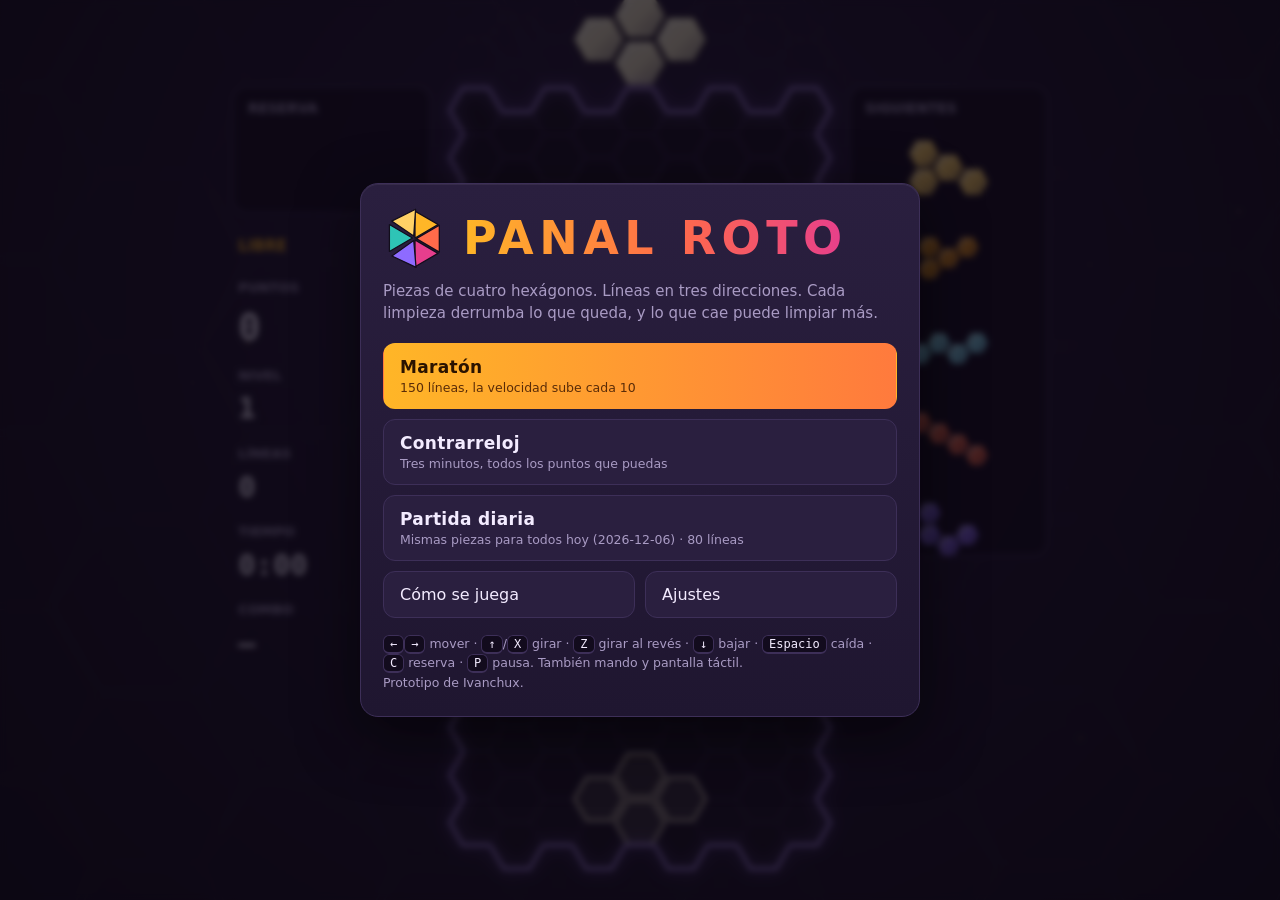
==== commit 2fd546e3: "Presentación al nivel de Ninja de Escritorio: README, banner, GIFs, iconos y CHANGELOG" ====
--- a/index.html
+++ b/index.html
@@ -7,6 +7,13 @@
 <meta name="description" content="Panal Roto: puzle de caída sobre rejilla hexagonal. Líneas en tres direcciones y derrumbe en cadena. Por Ivanchux.">
 <meta name="theme-color" content="#120d1b">
 <link rel="icon" href="data:image/svg+xml,%3Csvg xmlns='http://www.w3.org/2000/svg' viewBox='-50 -50 100 100'%3E%3Cpath d='M0-42 36-21 0 0z' fill='%23ffb627'/%3E%3Cpath d='M36-21 36 21 0 0z' fill='%23ff6b4a'/%3E%3Cpath d='M36 21 0 42 0 0z' fill='%23e63e8d'/%3E%3Cpath d='M0 42-36 21 0 0z' fill='%238e6bff'/%3E%3Cpath d='M-36 21-36-21 0 0z' fill='%232ec4b6'/%3E%3C/svg%3E">
+<link rel="icon" type="image/png" sizes="32x32" href="favicon-32.png">
+<link rel="apple-touch-icon" href="apple-touch-icon.png">
+<meta property="og:type" content="website">
+<meta property="og:title" content="Panal Roto">
+<meta property="og:description" content="Puzle de caída sobre rejilla hexagonal. Líneas en tres direcciones y derrumbe en cadena.">
+<meta property="og:image" content="https://ivanchux.github.io/panal-roto/capturas/banner.png">
+<meta name="twitter:card" content="summary_large_image">
 <style>
 :root{
   --bg:#120d1b; --bg2:#1b1327; --panel:#1f1630; --panel2:#2a1f3f; --line:#3d2f58; --text:#f3ebff; --mute:#a99bc4;
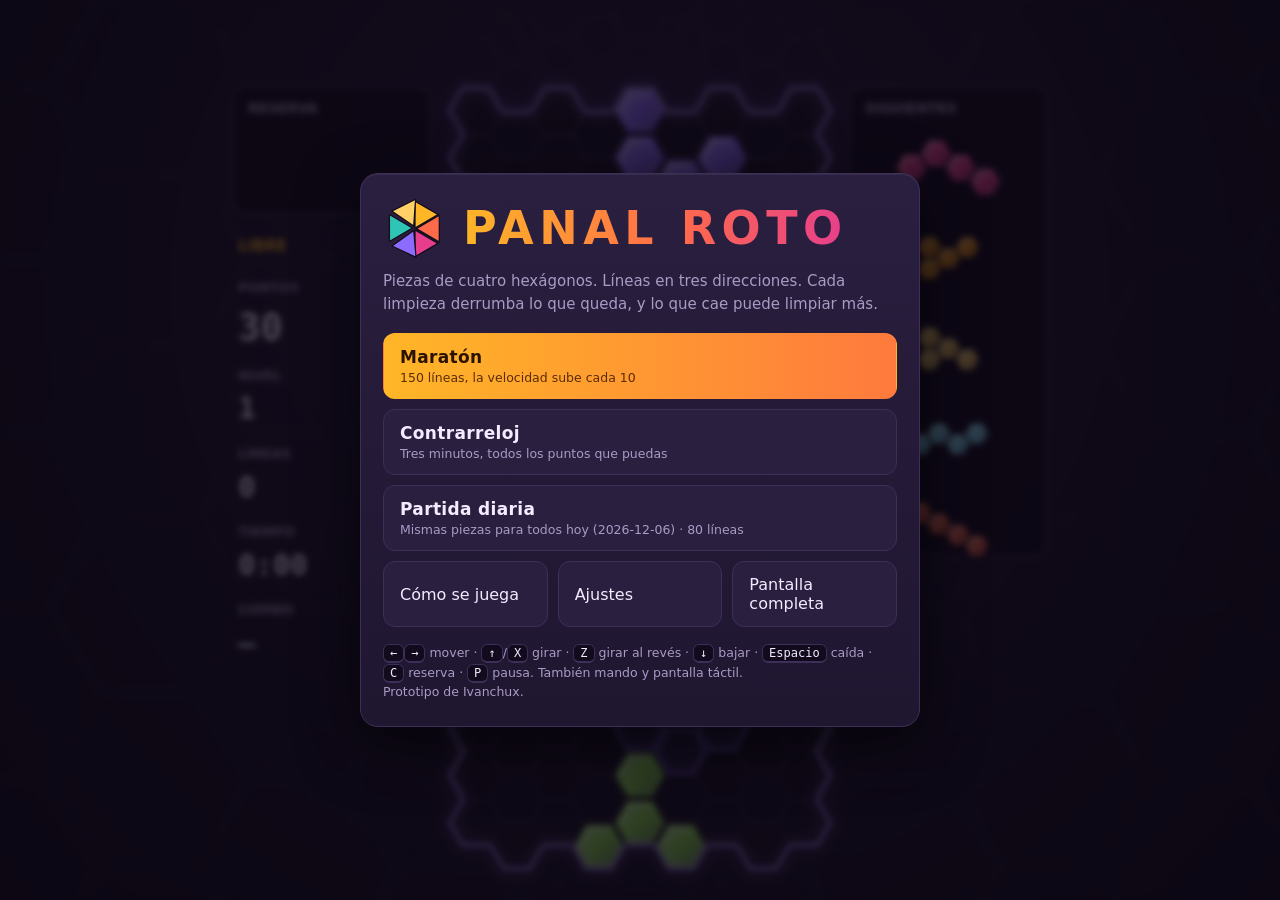
==== commit d25711f5: "Paquete para itch.io: pantalla completa, silencio en pausa, script dist y kit" ====
--- a/index.html
+++ b/index.html
@@ -111,7 +111,7 @@
           <button class="primary modebtn" data-mode="maraton"><span><b>Maratón</b><small>150 líneas, la velocidad sube cada 10</small></span><span class="best" id="best-maraton"></span></button>
           <button class="modebtn" data-mode="contrarreloj"><span><b>Contrarreloj</b><small>Tres minutos, todos los puntos que puedas</small></span><span class="best" id="best-contrarreloj"></span></button>
           <button class="modebtn" data-mode="diaria"><span><b>Partida diaria</b><small id="daily-sub">Mismas piezas para todos hoy · 80 líneas</small></span><span class="best" id="best-diaria"></span></button>
-          <div class="row"><button id="b-how" style="flex:1">Cómo se juega</button><button id="b-set" style="flex:1">Ajustes</button></div>
+          <div class="row"><button id="b-how" style="flex:1">Cómo se juega</button><button id="b-set" style="flex:1">Ajustes</button><button id="b-fs" style="flex:1" hidden>Pantalla completa</button></div>
         </div>
         <p class="foot"><kbd>←</kbd><kbd>→</kbd> mover · <kbd>↑</kbd>/<kbd>X</kbd> girar · <kbd>Z</kbd> girar al revés · <kbd>↓</kbd> bajar · <kbd>Espacio</kbd> caída · <kbd>C</kbd> reserva · <kbd>P</kbd> pausa. También mando y pantalla táctil.<br>Prototipo de Ivanchux.</p>
       </div>
@@ -167,6 +167,8 @@
           <button class="primary" id="p-resume">Continuar</button>
           <button id="p-restart">Reiniciar partida</button>
           <button id="p-set">Ajustes</button>
+          <button id="p-mute">Silenciar (M)</button>
+          <button id="p-fs" hidden>Pantalla completa (F)</button>
           <button id="p-menu">Salir al menú</button>
         </div>
       </div>
@@ -1216,11 +1218,35 @@
     while (das.acc >= S.arr) { das.acc -= S.arr; if (!doMove(das.dir)) { das.acc = 0; break; } }
   }
 
+  /* silencio y pantalla completa (también dentro de un iframe, como en itch.io) */
+  function toggleMute() { SND.setMuted(!SND.isMuted()); syncMuteBtn(); announce(SND.isMuted() ? 'Sonido silenciado' : 'Sonido activado'); }
+  function syncMuteBtn() { const b = $('p-mute'); if (b) b.textContent = SND.isMuted() ? 'Activar sonido (M)' : 'Silenciar (M)'; }
+  const fsRoot = document.documentElement;
+  const fsEl = () => document.fullscreenElement || document.webkitFullscreenElement || null;
+  const fsCan = () => { try { return !!((document.fullscreenEnabled || document.webkitFullscreenEnabled) && (fsRoot.requestFullscreen || fsRoot.webkitRequestFullscreen)); } catch (e) { return false; } };
+  function toggleFs() {
+    if (!fsCan()) return;
+    try {
+      if (fsEl()) (document.exitFullscreen || document.webkitExitFullscreen).call(document);
+      else { const r = (fsRoot.requestFullscreen || fsRoot.webkitRequestFullscreen).call(fsRoot); if (r && r.catch) r.catch(() => {}); }
+    } catch (e) { /* sin pantalla completa */ }
+  }
+  function syncFsBtn() {
+    const can = fsCan();
+    $('b-fs').hidden = !can; $('p-fs').hidden = !can;
+    $('b-fs').textContent = fsEl() ? 'Salir de pantalla completa' : 'Pantalla completa';
+    $('p-fs').textContent = fsEl() ? 'Salir de pantalla completa (F)' : 'Pantalla completa (F)';
+  }
+  ['fullscreenchange', 'webkitfullscreenchange'].forEach(ev => document.addEventListener(ev, syncFsBtn));
+  $('b-fs').addEventListener('click', toggleFs); $('p-fs').addEventListener('click', toggleFs); $('p-mute').addEventListener('click', toggleMute);
+  syncFsBtn(); syncMuteBtn();
+
   const KEYS = { ArrowLeft: 'left', KeyA: 'left', ArrowRight: 'right', KeyD: 'right', ArrowDown: 'down', KeyS: 'down', ArrowUp: 'cw', KeyW: 'cw', KeyX: 'cw', KeyZ: 'ccw', ControlLeft: 'ccw', Space: 'drop', KeyC: 'hold', ShiftLeft: 'hold', ShiftRight: 'hold' };
   window.addEventListener('keydown', e => {
     SND.init();
     if (e.metaKey || e.altKey) return;
-    if (e.code === 'KeyM') { SND.setMuted(!SND.isMuted()); announce(SND.isMuted() ? 'Sonido silenciado' : 'Sonido activado'); return; }
+    if (e.code === 'KeyM') { toggleMute(); return; }
+    if (e.code === 'KeyF' && !e.ctrlKey) { toggleFs(); e.preventDefault(); return; }
     if ($('settings').classList.contains('on') || $('how').classList.contains('on')) { if (e.code === 'Escape') { closeAux(); e.preventDefault(); } return; }
     if (appState === 'play' || appState === 'ready') {
       if (e.code === 'KeyP' || e.code === 'Escape') { if (!e.repeat) togglePause(); e.preventDefault(); return; }
